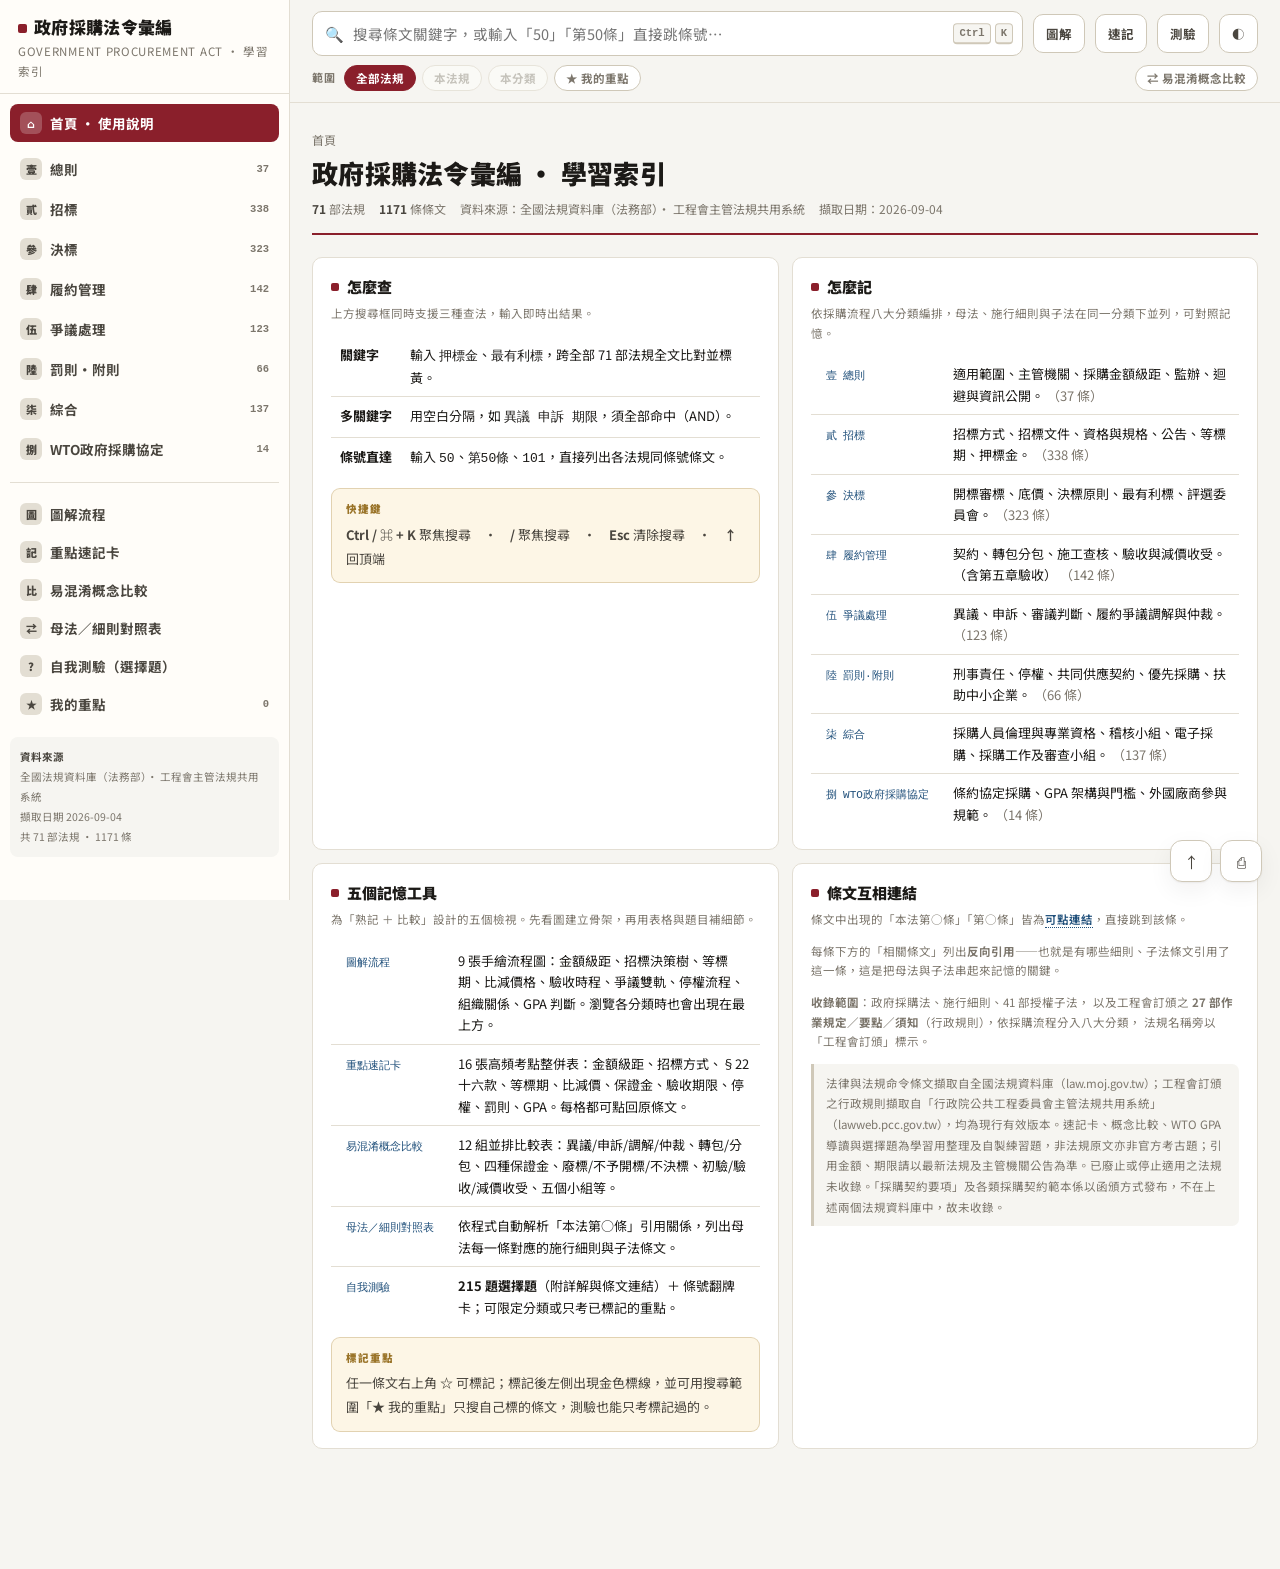
==== index.html @ 2dfe75c3 "新增 9 張流程圖解，並嵌入各分類頁 以手繪 inline SVG 呈現法規的實際機制，非裝飾性插圖： - 金額級距（總則）：四個門檻與各項義務的起始點 - 招標方式決策樹、等標期比較（招標） - 超" ====
<!DOCTYPE html>
<html lang="zh-Hant-TW" data-theme="light">
<head>
<meta charset="utf-8">
<meta name="viewport" content="width=device-width, initial-scale=1">
<title>政府採購法令彙編 · 學習索引網站</title>
<link rel="preconnect" href="https://fonts.googleapis.com">
<link rel="preconnect" href="https://fonts.gstatic.com" crossorigin>
<link href="https://fonts.googleapis.com/css2?family=Noto+Sans+TC:wght@400;500;700;900&family=Noto+Serif+TC:wght@400;600;700&display=swap" rel="stylesheet">
<style>
:root{
  --bg:#f6f5f1; --bg2:#fffdf9; --panel:#ffffff; --ink:#1c1a17; --ink2:#4a463f; --ink3:#7c766c;
  --line:#e3ded3; --line2:#cfc8b8; --accent:#8a1f2b; --accent2:#b8323f; --accent-soft:#fbeeef;
  --gold:#9a7429; --gold-soft:#fdf6e6; --blue:#1f4f7a; --blue-soft:#eaf2f8;
  --mark:#ffe08a; --mark-ink:#4a3500;
  --shadow:0 1px 2px rgba(30,25,15,.06),0 8px 24px rgba(30,25,15,.06);
  --mono:ui-monospace,"Cascadia Mono",Consolas,monospace;
  --sans:"Noto Sans TC",system-ui,"Microsoft JhengHei",sans-serif;
  --serif:"Noto Serif TC",Georgia,"PMingLiU",serif;
  --radius:10px;
}
@media (prefers-color-scheme: dark){
  :root:not([data-theme="light"]){
  --bg:#14161a; --bg2:#1a1d23; --panel:#1e2229; --ink:#e9e6e0; --ink2:#b6b1a8; --ink3:#8a857c;
  --line:#2c313a; --line2:#3d434e; --accent:#e2707c; --accent2:#f2909a; --accent-soft:#2e1f22;
  --gold:#d6ad5c; --gold-soft:#2a2418; --blue:#7fb3dd; --blue-soft:#17242f;
  --mark:#6b5416; --mark-ink:#ffe9a8;
  --shadow:0 1px 2px rgba(0,0,0,.4),0 8px 24px rgba(0,0,0,.35);
  color-scheme:dark;
  }
}
[data-theme="dark"]{
  --bg:#14161a; --bg2:#1a1d23; --panel:#1e2229; --ink:#e9e6e0; --ink2:#b6b1a8; --ink3:#8a857c;
  --line:#2c313a; --line2:#3d434e; --accent:#e2707c; --accent2:#f2909a; --accent-soft:#2e1f22;
  --gold:#d6ad5c; --gold-soft:#2a2418; --blue:#7fb3dd; --blue-soft:#17242f;
  --mark:#6b5416; --mark-ink:#ffe9a8;
  --shadow:0 1px 2px rgba(0,0,0,.4),0 8px 24px rgba(0,0,0,.35);
  color-scheme:dark;
}
*{box-sizing:border-box}
html,body{margin:0;padding:0}
body{background:var(--bg);color:var(--ink);font-family:var(--sans);font-size:15px;line-height:1.75;
  -webkit-font-smoothing:antialiased}
a{color:inherit}
button{font-family:inherit;font-size:inherit;color:inherit;background:none;border:none;cursor:pointer}
mark{background:var(--mark);color:var(--mark-ink);border-radius:2px;padding:0 1px;font-weight:500}
::-webkit-scrollbar{width:10px;height:10px}
::-webkit-scrollbar-thumb{background:var(--line2);border-radius:6px;border:2px solid var(--bg)}
::-webkit-scrollbar-track{background:transparent}

.app{display:grid;grid-template-columns:290px minmax(0,1fr);min-height:100vh}
.side{background:var(--bg2);border-right:1px solid var(--line);position:sticky;top:0;height:100vh;
  display:flex;flex-direction:column;z-index:30}
.main{min-width:0;display:flex;flex-direction:column}

.brand{padding:16px 18px 12px;border-bottom:1px solid var(--line)}
.brand h1{margin:0;font-size:17px;font-weight:900;letter-spacing:.02em;line-height:1.3}
.brand .sub{font-size:11.5px;color:var(--ink3);margin-top:3px;letter-spacing:.06em}
.brand .seal{display:inline-block;width:9px;height:9px;background:var(--accent);border-radius:2px;margin-right:7px;vertical-align:1px}

.navwrap{flex:1;overflow-y:auto;padding:10px 10px 30px}
.navsec{margin-bottom:2px}
.navcat{display:flex;align-items:center;gap:8px;width:100%;text-align:left;padding:8px 10px;border-radius:8px;
  font-weight:700;font-size:13.5px;color:var(--ink2);transition:.13s}
.navcat:hover{background:var(--accent-soft);color:var(--accent)}
.navcat.on{background:var(--accent);color:#fff}
.navcat .ci{width:22px;height:22px;flex:0 0 22px;border-radius:6px;display:grid;place-items:center;
  font-size:11px;font-weight:900;background:var(--line);color:var(--ink2)}
.navcat.on .ci{background:rgba(255,255,255,.22);color:#fff}
.navcat .cn{flex:1;min-width:0}
.navcat .cc{font-size:10.5px;color:var(--ink3);font-family:var(--mono)}
.navcat.on .cc{color:rgba(255,255,255,.75)}
.navlaws{padding:2px 0 6px 12px;margin-left:20px;border-left:1px solid var(--line)}
.navlaw{display:block;width:100%;text-align:left;padding:5px 9px;border-radius:6px;font-size:12.5px;
  color:var(--ink3);line-height:1.45;transition:.12s}
.navlaw:hover{background:var(--accent-soft);color:var(--accent)}
.navlaw.on{background:var(--accent-soft);color:var(--accent);font-weight:700}

.top{position:sticky;top:0;z-index:25;background:color-mix(in srgb,var(--bg) 88%,transparent);
  backdrop-filter:blur(12px);border-bottom:1px solid var(--line);padding:11px 22px}
.topin{display:flex;gap:10px;align-items:center;max-width:1180px;margin:0 auto}
.searchbox{flex:1;position:relative;min-width:0}
.searchbox input{width:100%;padding:11px 96px 11px 40px;border:1.5px solid var(--line2);border-radius:var(--radius);
  background:var(--panel);color:var(--ink);font-size:14.5px;font-family:var(--sans);outline:none;transition:.15s}
.searchbox input:focus{border-color:var(--accent);box-shadow:0 0 0 3px var(--accent-soft)}
.searchbox .ic{position:absolute;left:13px;top:50%;transform:translateY(-50%);color:var(--ink3);pointer-events:none;font-size:15px}
.searchbox .kbd{position:absolute;right:10px;top:50%;transform:translateY(-50%);display:flex;gap:4px;pointer-events:none}
.kbd b{font:600 10.5px/1 var(--mono);color:var(--ink3);background:var(--bg);border:1px solid var(--line2);
  border-bottom-width:2px;border-radius:4px;padding:4px 5px}
.tbtn{padding:9px 12px;border:1.5px solid var(--line2);border-radius:var(--radius);background:var(--panel);
  font-size:12.5px;font-weight:700;color:var(--ink2);white-space:nowrap;transition:.13s}
.tbtn:hover{border-color:var(--accent);color:var(--accent)}
.tbtn.on{background:var(--accent);border-color:var(--accent);color:#fff}

.scoperow{display:flex;gap:6px;align-items:center;max-width:1180px;margin:9px auto 0;flex-wrap:wrap}
.chip{padding:4px 11px;border-radius:999px;border:1px solid var(--line2);font-size:11.5px;font-weight:700;
  color:var(--ink3);background:var(--panel);transition:.12s}
.chip:hover{border-color:var(--accent);color:var(--accent)}
.chip.on{background:var(--accent);border-color:var(--accent);color:#fff}
.scoperow .lbl{font-size:11px;color:var(--ink3);font-weight:700;letter-spacing:.08em;margin-right:2px}

.content{max-width:1180px;margin:0 auto;padding:26px 22px 120px;width:100%}
.crumb{font-size:12px;color:var(--ink3);margin-bottom:6px;letter-spacing:.04em}
.crumb b{color:var(--accent);font-weight:700}
.lawhead{border-bottom:2px solid var(--accent);padding-bottom:14px;margin-bottom:22px}
.lawhead h2{margin:0;font-size:26px;font-weight:900;letter-spacing:.01em;line-height:1.3}
.lawmeta{display:flex;gap:14px;flex-wrap:wrap;margin-top:8px;font-size:12px;color:var(--ink3);align-items:center}
.lawmeta span b{color:var(--ink2);font-weight:700}
.pill{display:inline-block;padding:2px 9px;border-radius:999px;font-size:11px;font-weight:700;
  background:var(--gold-soft);color:var(--gold);border:1px solid color-mix(in srgb,var(--gold) 30%,transparent)}
.pill.b{background:var(--blue-soft);color:var(--blue);border-color:color-mix(in srgb,var(--blue) 30%,transparent)}
.pill.r{background:var(--accent-soft);color:var(--accent);border-color:color-mix(in srgb,var(--accent) 30%,transparent)}

.chdiv{display:flex;align-items:center;gap:12px;margin:34px 0 16px}
.chdiv:first-child{margin-top:4px}
.chdiv h3{margin:0;font-size:15px;font-weight:900;color:var(--accent);letter-spacing:.06em;white-space:nowrap}
.chdiv .ln{flex:1;height:1px;background:linear-gradient(90deg,var(--line2),transparent)}

.art{background:var(--panel);border:1px solid var(--line);border-radius:var(--radius);padding:15px 18px;
  margin-bottom:11px;scroll-margin-top:140px;transition:.18s;position:relative}
.art:hover{border-color:var(--line2);box-shadow:var(--shadow)}
.art.flash{border-color:var(--accent);box-shadow:0 0 0 3px var(--accent-soft)}
.art.marked{border-left:4px solid var(--gold)}
.arthd{display:flex;align-items:center;gap:9px;margin-bottom:9px;flex-wrap:wrap}
.artno{font-weight:900;font-size:15px;color:var(--accent);letter-spacing:.02em}
.artch{font-size:11px;color:var(--ink3);background:var(--bg);border:1px solid var(--line);
  padding:1px 8px;border-radius:999px}
.artacts{margin-left:auto;display:flex;gap:4px;opacity:.25;transition:.15s}
.art:hover .artacts,.art:focus-within .artacts{opacity:1}
.art.marked .artacts{opacity:1}
.iact{width:27px;height:27px;border-radius:7px;display:grid;place-items:center;color:var(--ink3);
  border:1px solid transparent;font-size:13px;transition:.12s}
.iact:hover{background:var(--bg);border-color:var(--line2);color:var(--accent)}
.iact.act{color:var(--gold)}
.artbody{font-family:var(--serif);font-size:15.5px;line-height:1.95;color:var(--ink)}
.artbody p{margin:0 0 7px;position:relative}
.artbody p:last-child{margin-bottom:0}
.artbody p.num{padding-left:26px}
.artbody p.num::before{content:attr(data-n);position:absolute;left:0;top:.35em;font:700 10.5px/1 var(--mono);
  color:var(--ink3);background:var(--bg);border:1px solid var(--line);border-radius:5px;
  width:19px;height:19px;display:grid;place-items:center}
.xref{color:var(--blue);border-bottom:1px dotted var(--blue);cursor:pointer;font-weight:600}
.xref:hover{background:var(--blue-soft)}
.relbar{margin-top:11px;padding-top:9px;border-top:1px dashed var(--line);display:flex;gap:6px;
  flex-wrap:wrap;align-items:center}
.relbar .rl{font-size:10.5px;font-weight:800;color:var(--ink3);letter-spacing:.08em;margin-right:2px}
.relchip{font-size:11px;padding:2px 9px;border-radius:6px;background:var(--blue-soft);color:var(--blue);
  border:1px solid color-mix(in srgb,var(--blue) 22%,transparent);font-weight:600;transition:.12s}
.relchip:hover{background:var(--blue);color:#fff}

.rescount{font-size:12.5px;color:var(--ink3);margin-bottom:14px;padding-bottom:10px;border-bottom:1px solid var(--line)}
.rescount b{color:var(--accent);font-weight:900;font-size:15px}
.resgrp{margin-bottom:20px}
.resgrp h4{margin:0 0 8px;font-size:13px;font-weight:900;color:var(--ink2);display:flex;align-items:center;gap:8px}
.resgrp h4 .n{font:700 10.5px/1 var(--mono);color:var(--ink3);background:var(--bg);
  border:1px solid var(--line);padding:3px 6px;border-radius:5px}
.res{display:block;width:100%;text-align:left;background:var(--panel);border:1px solid var(--line);
  border-radius:9px;padding:11px 14px;margin-bottom:6px;transition:.13s}
.res:hover{border-color:var(--accent);background:var(--accent-soft)}
.res .rno{font-weight:900;color:var(--accent);font-size:13px;margin-right:8px}
.res .rch{font-size:10.5px;color:var(--ink3)}
.res .rtx{font-family:var(--serif);font-size:13.5px;color:var(--ink2);line-height:1.7;margin-top:4px;
  display:-webkit-box;-webkit-line-clamp:3;-webkit-box-orient:vertical;overflow:hidden}
.empty{text-align:center;padding:70px 20px;color:var(--ink3)}
.empty .big{font-size:40px;margin-bottom:10px;opacity:.4}
.empty h3{margin:0 0 6px;font-size:16px;color:var(--ink2)}
.empty p{margin:0;font-size:13px;line-height:2}
.empty code{background:var(--panel);border:1px solid var(--line);padding:1px 6px;border-radius:4px;
  font-family:var(--mono);font-size:12px;color:var(--accent)}

.grid{display:grid;gap:13px}
.g2{grid-template-columns:repeat(auto-fit,minmax(320px,1fr))}
.grid>.card.wide{grid-column:1/-1}

/* 圖解 */
figure.dg{margin:0}
figure.dg .svgwrap{overflow-x:auto;background:var(--bg);border:1px solid var(--line);
  border-radius:10px;padding:16px 14px}
figure.dg svg{display:block;margin:0 auto}
figure.dg .hint-scroll{display:none;font-size:11px;color:var(--ink3);margin-bottom:7px;
  letter-spacing:.04em}
@media(max-width:900px){figure.dg .hint-scroll{display:block}}
figure.dg figcaption{font-size:12.5px;line-height:1.85;color:var(--ink3);margin-top:11px;
  padding-left:11px;border-left:3px solid var(--accent)}
.dgnav{display:flex;gap:6px;flex-wrap:wrap;margin-bottom:18px}
.dgcard{background:var(--panel);border:1px solid var(--line);border-radius:var(--radius);
  padding:16px 18px;margin-bottom:16px}
.dgcard>h3{margin:0 0 12px;font-size:15px;font-weight:900;display:flex;align-items:center;gap:8px}
.dgcard>h3 .dot{width:8px;height:8px;border-radius:2px;background:var(--accent);flex:0 0 8px}
@media print{figure.dg .svgwrap{overflow:visible;border:none;background:none}}

/* 表格式（ASCII）條文 */
.mono{font-family:var(--mono);font-size:12px;line-height:1.5;white-space:pre;overflow-x:auto;
  background:var(--bg);border:1px solid var(--line);border-radius:8px;padding:12px 14px;margin:0}

/* 概念比較 */
.cmptbl{width:100%;border-collapse:separate;border-spacing:0;font-size:13px}
.cmptbl th{position:sticky;top:0;background:var(--panel);text-align:left;font-size:11.5px;font-weight:900;
  color:var(--accent);padding:9px 11px;border-bottom:2px solid var(--accent);white-space:nowrap;z-index:2}
.cmptbl th:first-child{color:var(--ink3);border-bottom-color:var(--line2)}
.cmptbl td{padding:10px 11px;border-bottom:1px solid var(--line);vertical-align:top;line-height:1.7}
.cmptbl td:first-child{font-weight:800;color:var(--ink2);white-space:nowrap;background:var(--bg);
  font-size:12px;border-right:1px solid var(--line)}
.cmptbl tr:last-child td{border-bottom:none}
.cmptbl tbody tr:hover td{background:color-mix(in srgb,var(--accent-soft) 55%,transparent)}
.cmptbl tbody tr:hover td:first-child{background:var(--accent-soft)}
.cmpnav{display:flex;gap:6px;flex-wrap:wrap;margin-bottom:18px}

/* 選擇題 */
.mcq{background:var(--panel);border:1px solid var(--line);border-radius:14px;padding:24px 24px 20px;
  box-shadow:var(--shadow)}
.mcq .qn{font:800 11px/1 var(--mono);color:var(--ink3);letter-spacing:.1em;margin-bottom:10px}
.mcq .qt{font-family:var(--serif);font-size:16.5px;line-height:1.85;font-weight:600;margin-bottom:16px}
.opts{display:flex;flex-direction:column;gap:8px}
.opt{display:flex;gap:11px;align-items:flex-start;text-align:left;width:100%;padding:11px 14px;
  border:1.5px solid var(--line2);border-radius:9px;background:var(--panel);transition:.13s;line-height:1.7;font-size:14px}
.opt:hover:not(:disabled){border-color:var(--accent);background:var(--accent-soft)}
.opt:disabled{cursor:default}
.opt .lt{flex:0 0 22px;height:22px;border-radius:6px;display:grid;place-items:center;
  font:800 11px/1 var(--mono);background:var(--bg);border:1px solid var(--line2);color:var(--ink3);margin-top:2px}
.opt.right{border-color:#2f7d52;background:color-mix(in srgb,#2f7d52 12%,transparent)}
.opt.right .lt{background:#2f7d52;border-color:#2f7d52;color:#fff}
.opt.wrong{border-color:var(--accent);background:var(--accent-soft)}
.opt.wrong .lt{background:var(--accent);border-color:var(--accent);color:#fff}
.expl{margin-top:16px;padding:13px 15px;border-radius:9px;background:var(--gold-soft);
  border:1px solid color-mix(in srgb,var(--gold) 28%,transparent);font-size:13.5px;line-height:1.85}
.expl .lb{font-size:10.5px;font-weight:900;letter-spacing:.1em;color:var(--gold);margin-bottom:5px}
.expl b{color:var(--ink)}
.score{display:flex;gap:14px;justify-content:center;align-items:center;margin-top:14px;
  font-size:12.5px;color:var(--ink3);font-family:var(--mono);flex-wrap:wrap}
.score b{font-size:15px}
.score .ok{color:#2f7d52}
.score .ng{color:var(--accent)}
.bar{height:5px;border-radius:3px;background:var(--line);overflow:hidden;margin-top:14px}
.bar i{display:block;height:100%;background:var(--accent);transition:width .3s}
.card{background:var(--panel);border:1px solid var(--line);border-radius:var(--radius);padding:16px 18px}
.card h3{margin:0 0 4px;font-size:15px;font-weight:900;display:flex;align-items:center;gap:8px}
.card h3 .dot{width:8px;height:8px;border-radius:2px;background:var(--accent);flex:0 0 8px}
.card .hint{font-size:11.5px;color:var(--ink3);margin:0 0 12px;line-height:1.7}
table.t{width:100%;border-collapse:collapse;font-size:13px}
table.t th{text-align:left;font-size:11px;letter-spacing:.06em;color:var(--ink3);font-weight:800;
  padding:7px 9px;border-bottom:1.5px solid var(--line2);white-space:nowrap}
table.t td{padding:8px 9px;border-bottom:1px solid var(--line);vertical-align:top;line-height:1.65}
table.t tr:last-child td{border-bottom:none}
table.t tbody tr:hover{background:var(--bg)}
table.t td.k{font-weight:700;color:var(--ink);white-space:nowrap}
.ref{font-family:var(--mono);font-size:11px;color:var(--blue);cursor:pointer;white-space:nowrap}
.ref:hover{text-decoration:underline}
.tablewrap{overflow-x:auto}
.mnemo{background:var(--gold-soft);border:1px solid color-mix(in srgb,var(--gold) 28%,transparent);
  border-radius:9px;padding:11px 14px;margin-top:11px}
.mnemo .lb{font-size:10.5px;font-weight:900;letter-spacing:.1em;color:var(--gold);margin-bottom:4px}
.mnemo p{margin:0;font-size:13px;line-height:1.85;color:var(--ink2)}
.note{font-size:11.5px;color:var(--ink3);line-height:1.8;background:var(--bg);border-left:3px solid var(--line2);
  padding:9px 12px;border-radius:0 7px 7px 0;margin-top:12px}

.fcwrap{max-width:660px;margin:0 auto}
.fc{background:var(--panel);border:1px solid var(--line);border-radius:14px;padding:30px 26px;min-height:280px;
  display:flex;flex-direction:column;justify-content:center;box-shadow:var(--shadow)}
.fc .q{font-size:11px;font-weight:900;letter-spacing:.12em;color:var(--accent);margin-bottom:14px}
.fc .body{font-family:var(--serif);font-size:16px;line-height:1.95}
.fc .ans{margin-top:18px;padding-top:16px;border-top:1px dashed var(--line2)}
.fc .ans .big{font-size:22px;font-weight:900;color:var(--accent)}
.fc .ans .lw{font-size:12.5px;color:var(--ink3);margin-top:3px}
.fcbar{display:flex;gap:8px;justify-content:center;margin-top:16px;flex-wrap:wrap}
.fcstat{text-align:center;font-size:12px;color:var(--ink3);margin-top:12px;font-family:var(--mono)}
.blank{display:inline-block;min-width:56px;border-bottom:2px solid var(--accent);color:transparent;
  user-select:none;text-align:center;font-weight:900}
.blank.show{color:var(--accent);border-bottom-color:transparent}

.cmp{display:grid;grid-template-columns:1fr 1fr;gap:13px;align-items:start}
.cmpcol h4{margin:0 0 9px;font-size:12px;font-weight:900;letter-spacing:.08em;color:var(--ink3);
  padding-bottom:6px;border-bottom:1.5px solid var(--line2)}
@media(max-width:860px){.cmp{grid-template-columns:1fr}}

.sectitle{font-size:20px;font-weight:900;margin:0 0 4px}
.secsub{font-size:12.5px;color:var(--ink3);margin:0 0 20px;line-height:1.8}
.hidden{display:none!important}
.sk{position:fixed;bottom:18px;right:18px;z-index:60;display:flex;gap:8px}
.fab{width:42px;height:42px;border-radius:12px;background:var(--panel);border:1px solid var(--line2);
  box-shadow:var(--shadow);display:grid;place-items:center;font-size:15px;color:var(--ink2);transition:.15s}
.fab:hover{border-color:var(--accent);color:var(--accent)}
.mobtoggle{display:none}
.scrim{position:fixed;inset:0;background:rgba(0,0,0,.4);z-index:29;display:none}
.scrim.on{display:block}
@media(max-width:900px){
  .app{grid-template-columns:1fr}
  .side{position:fixed;left:0;top:0;width:280px;transform:translateX(-100%);transition:.22s;box-shadow:var(--shadow)}
  .side.open{transform:none}
  .mobtoggle{display:grid;place-items:center;width:38px;height:38px;flex:0 0 38px;
    border:1.5px solid var(--line2);border-radius:var(--radius);background:var(--panel)}
  .content{padding:18px 14px 110px}
  .lawhead h2{font-size:21px}
  .top{padding:9px 14px}
  .searchbox .kbd{display:none}
  .searchbox input{padding-right:14px}
}
@media print{
  .side,.top,.sk,.artacts,.relbar,.scrim{display:none!important}
  .app{display:block}
  .art{break-inside:avoid;border:none;border-bottom:1px solid #ccc;border-radius:0;box-shadow:none}
}
</style>
</head>
<body>
<div class="app">
  <aside class="side" id="side">
    <div class="brand">
      <h1><span class="seal"></span>政府採購法令彙編</h1>
      <div class="sub">GOVERNMENT PROCUREMENT ACT · 學習索引</div>
    </div>
    <nav class="navwrap" id="nav"></nav>
  </aside>

  <div class="main">
    <header class="top">
      <div class="topin">
        <button class="mobtoggle" id="mob" title="目錄">☰</button>
        <div class="searchbox">
          <span class="ic">🔍</span>
          <input id="q" type="search" autocomplete="off" spellcheck="false"
            placeholder="搜尋條文關鍵字，或輸入「50」「第50條」直接跳條號…">
          <span class="kbd"><b>Ctrl</b><b>K</b></span>
        </div>
        <button class="tbtn" id="btnDg" title="圖解流程">圖解</button>
        <button class="tbtn" id="btnMemo" title="速記卡">速記</button>
        <button class="tbtn" id="btnQuiz" title="自我測驗">測驗</button>
        <button class="tbtn" id="btnTheme" title="切換深淺色">◐</button>
      </div>
      <div class="scoperow" id="scoperow">
        <span class="lbl">範圍</span>
        <button class="chip on" data-scope="all">全部法規</button>
        <button class="chip" data-scope="law">本法規</button>
        <button class="chip" data-scope="cat">本分類</button>
        <button class="chip" data-scope="mark">★ 我的重點</button>
        <span style="flex:1"></span>
        <button class="chip" id="btnCmp">⇄ 易混淆概念比較</button>
      </div>
    </header>
    <main class="content" id="view"></main>
  </div>
</div>
<div class="scrim" id="scrim"></div>
<div class="sk">
  <button class="fab" id="fabTop" title="回到頂端">↑</button>
  <button class="fab" id="fabPrint" title="列印本頁">⎙</button>
</div>

<script src="data.js"></script>
<script src="app.js"></script>
</body>
</html>
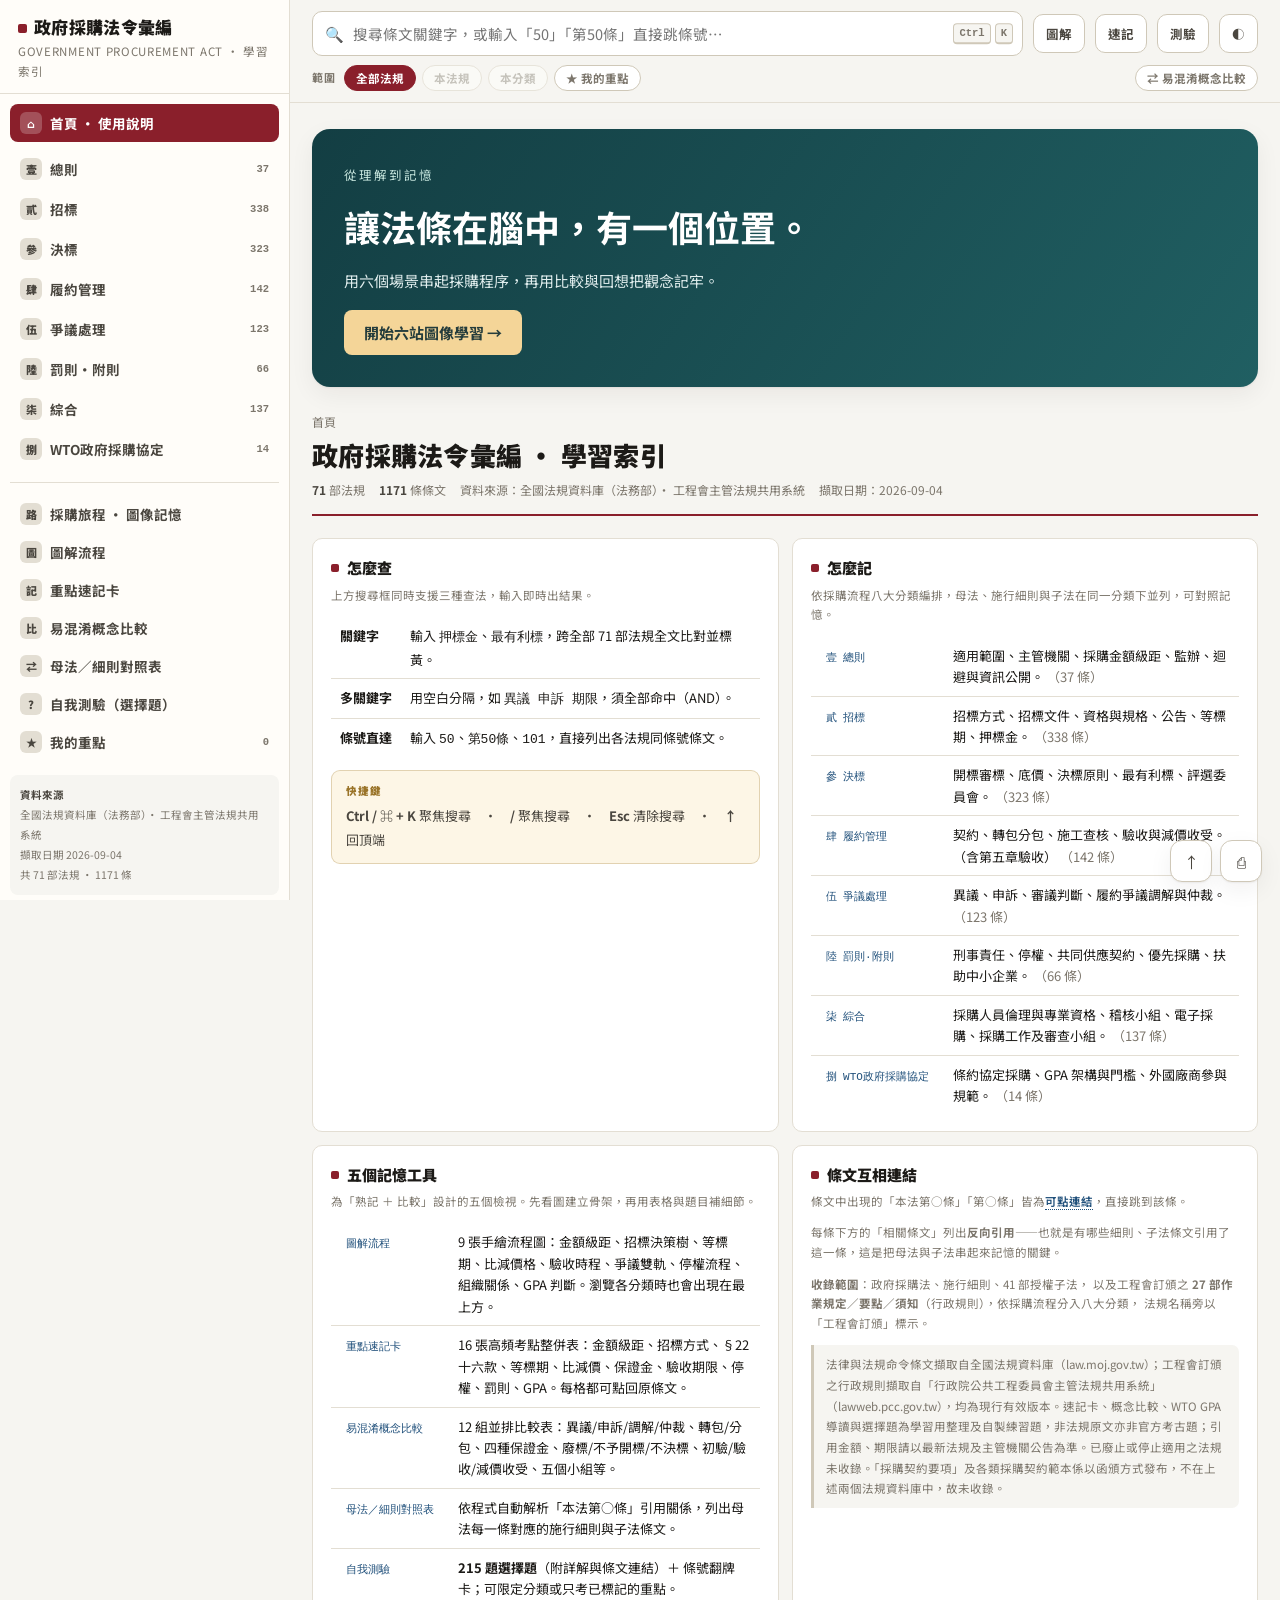
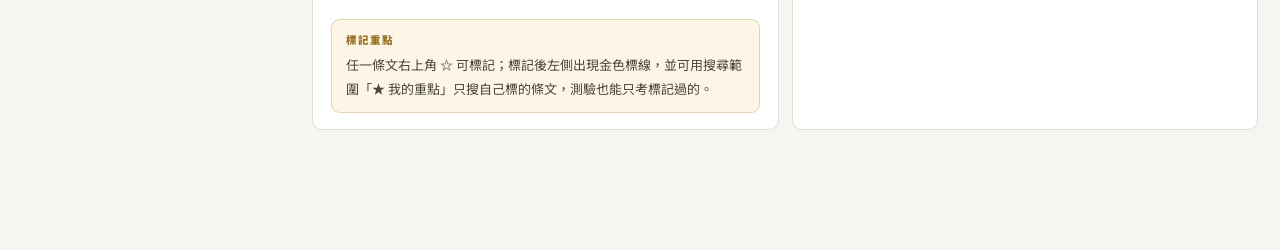
==== commit 4bc6023f: "Add visual procurement learning journey and recall exercises" ====
--- a/index.html
+++ b/index.html
@@ -300,6 +300,16 @@
   .app{display:block}
   .art{break-inside:avoid;border:none;border-bottom:1px solid #ccc;border-radius:0;box-shadow:none}
 }
+
+.journey-hero{background:linear-gradient(125deg,#133e43,#205f62);color:#fff;padding:32px;border-radius:18px;margin:0 0 24px;box-shadow:var(--shadow)}
+.journey-hero small{color:#c5e4dc;letter-spacing:.16em}.journey-hero h2{font-size:clamp(24px,3vw,36px);line-height:1.5;margin:12px 0}.journey-hero p{color:#e1eeee}
+.journey-start{background:#f4d598;color:#243c3c;border-radius:8px;padding:12px 20px;font-weight:700}
+.journey-route{display:grid;grid-template-columns:repeat(6,1fr);gap:10px;margin:24px 0}.journey-route a{text-align:center;text-decoration:none;border:1px solid var(--line);border-radius:12px;padding:12px;background:var(--panel)}.journey-route span{display:block;font-size:28px;color:var(--blue)}
+.journey-grid{display:grid;grid-template-columns:repeat(2,minmax(0,1fr));gap:22px;margin-bottom:24px}.journey-station{border:1px solid var(--line);border-radius:16px;overflow:hidden;background:var(--panel);scroll-margin-top:100px}.scene{display:flex;align-items:center;justify-content:space-between;background:var(--blue-soft);color:var(--blue);padding:20px 26px}.scene span{font-size:54px}.scene b{font:700 42px var(--mono);opacity:.45}.station-body{padding:24px}.station-body h3{font-size:24px;margin:4px 0 16px}.station-body small{color:var(--ink3)}.scene-example{padding:12px;border-left:3px solid var(--gold);background:var(--gold-soft)}.station-body details{border-top:1px solid var(--line);padding:14px 0}.station-body summary{cursor:pointer;font-weight:700}.station-actions{display:flex;flex-wrap:wrap;gap:8px;margin:14px 0}.station-body label{font-size:13px;cursor:pointer}.station-body input{accent-color:var(--blue)}
+.journey button:focus-visible,.journey a:focus-visible,.journey summary:focus-visible,.journey-start:focus-visible{outline:3px solid var(--gold);outline-offset:4px}
+@media(max-width:760px){.journey-grid{grid-template-columns:1fr}.journey-route{grid-template-columns:repeat(3,1fr)}.journey-hero{padding:24px}.station-body{padding:18px}}
+@media print{.journey-hero{background:white;color:black}.journey-hero p,.journey-hero small{color:black}.journey-grid{display:block}.journey-station{break-inside:avoid;margin:16px 0}.station-actions,.station-body label{display:none}}
+
 </style>
 </head>
 <body>
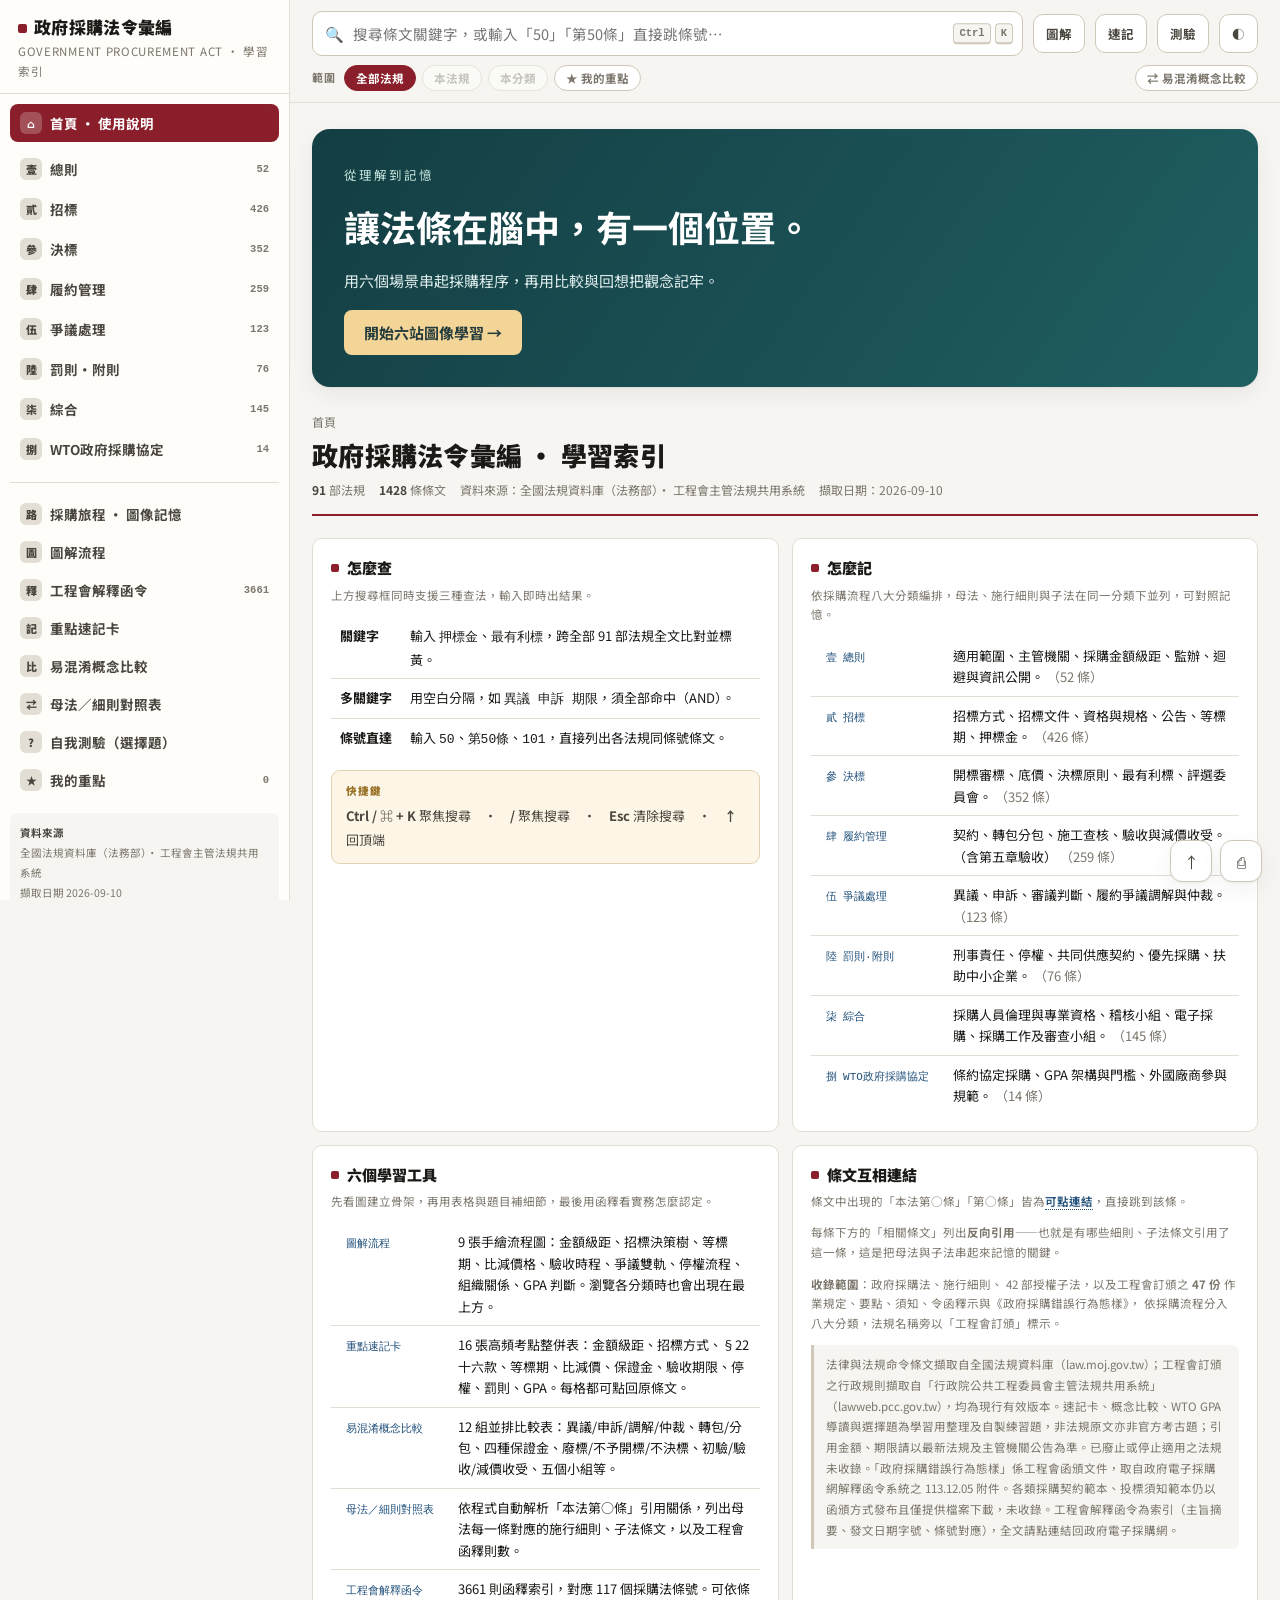
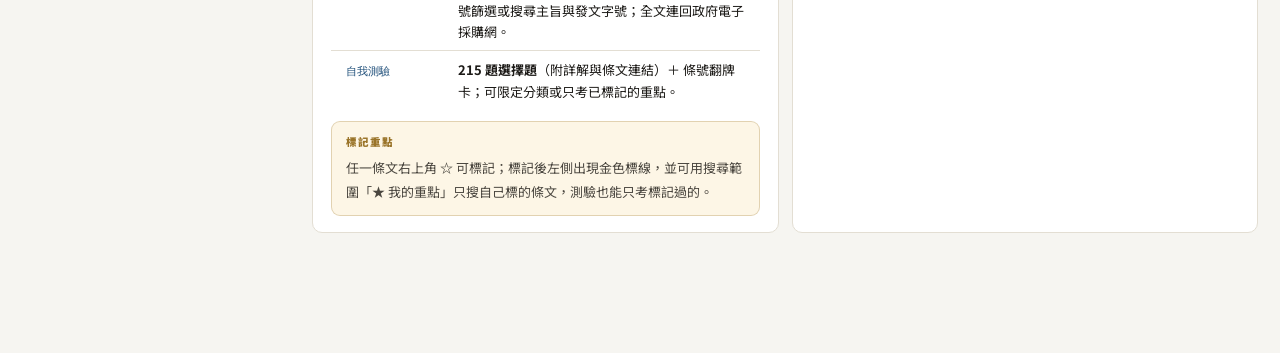
==== commit 63fbd83b: "對照表新增工程會函釋欄，並收錄 3,661 則函釋索引 母法／施行細則／子法對照表擴充為四欄，右欄顯示各條的工程會解釋函令 則數與最新日期，點擊可篩選該條號的全部函釋。  新增 - 工程會解釋函令索引" ====
--- a/index.html
+++ b/index.html
@@ -171,6 +171,19 @@
 .grid{display:grid;gap:13px}
 .g2{grid-template-columns:repeat(auto-fit,minmax(320px,1fr))}
 .grid>.card.wide{grid-column:1/-1}
+
+/* 解釋函令 */
+.ltlist{display:flex;flex-direction:column;gap:8px}
+.lt{background:var(--panel);border:1px solid var(--line);border-radius:9px;padding:12px 15px;transition:.13s}
+.lt:hover{border-color:var(--line2);box-shadow:var(--shadow)}
+.ltmeta{display:flex;gap:10px;align-items:baseline;flex-wrap:wrap;margin-bottom:5px}
+.ltd{font:700 11.5px/1 var(--mono);color:var(--accent)}
+.ltn{font-size:11px;color:var(--ink3)}
+.lts{font-family:var(--serif);font-size:14px;line-height:1.8;color:var(--ink)}
+.ltfoot{display:flex;gap:5px;flex-wrap:wrap;align-items:center;margin-top:8px}
+.ltfoot a.relchip{text-decoration:none}
+.cmptbl td .ltcount{font:700 11px/1 var(--mono)}
+
 
 /* 圖解 */
 figure.dg{margin:0}
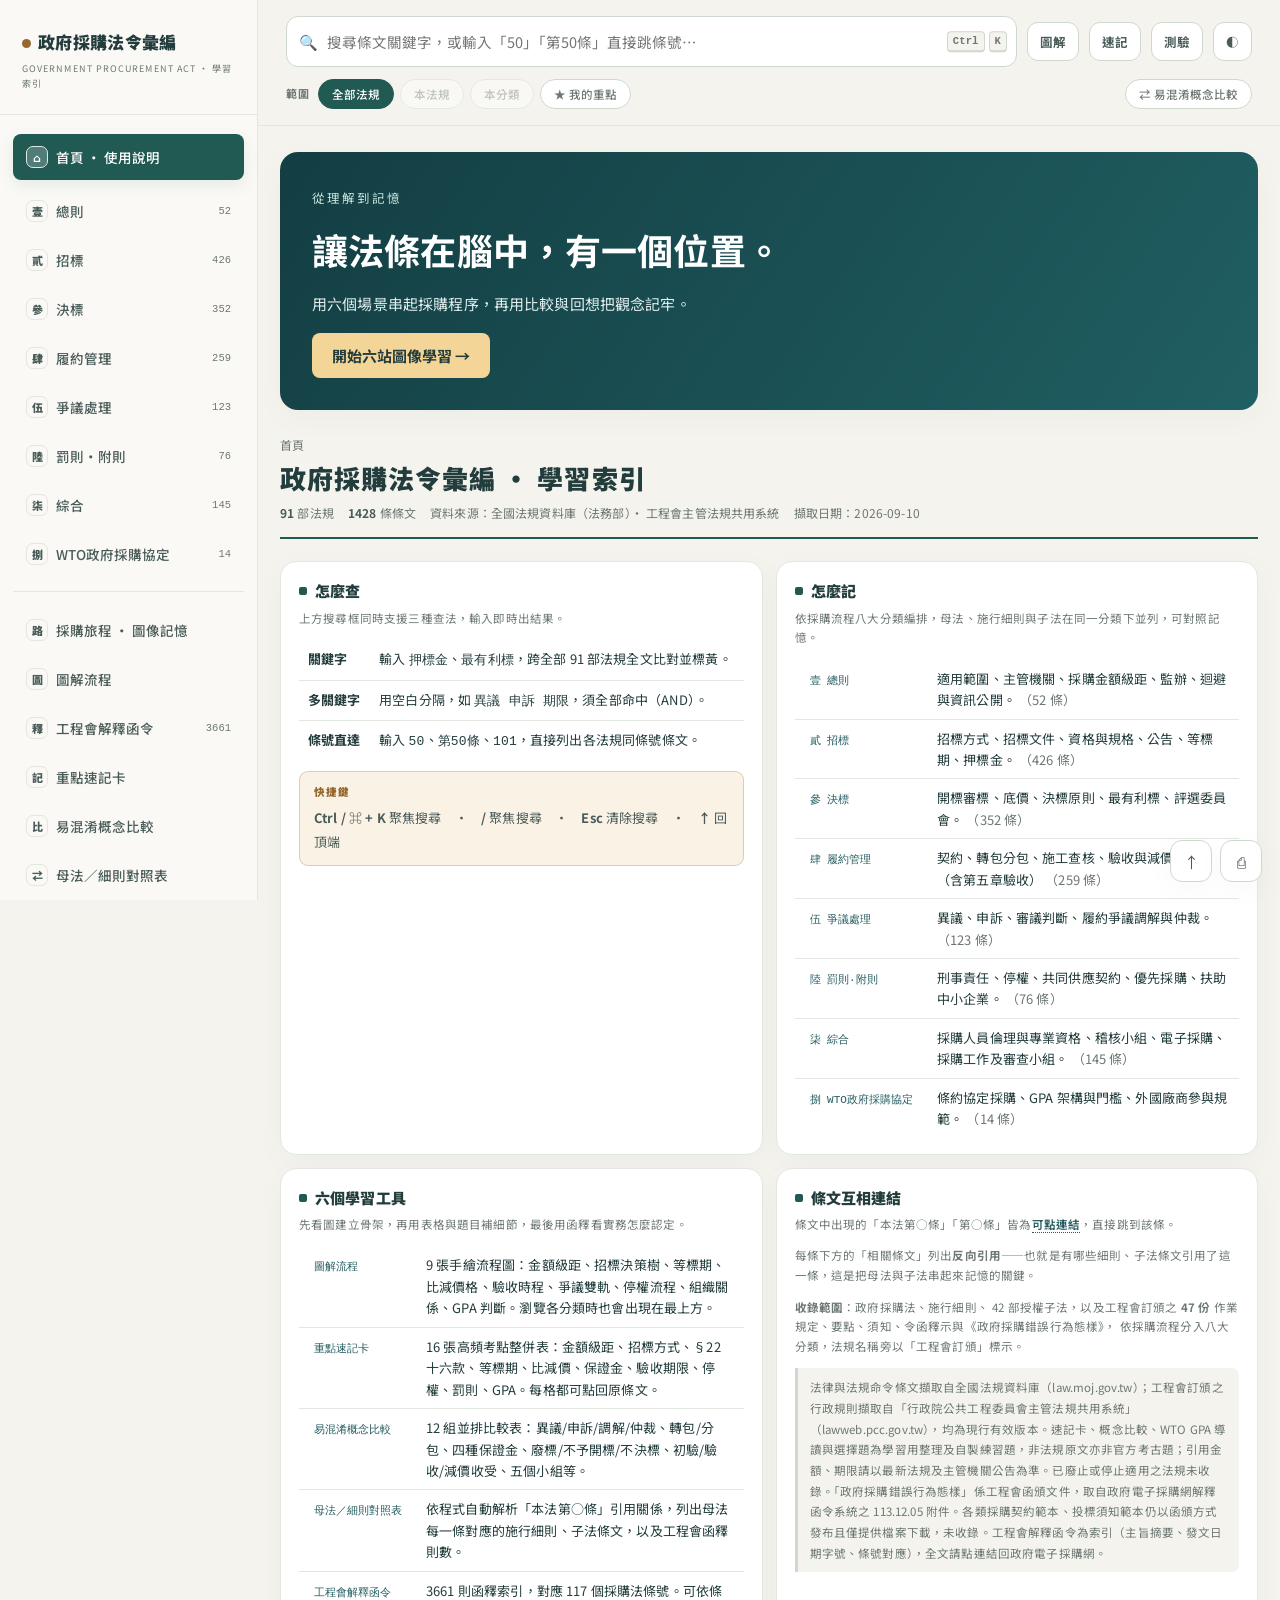
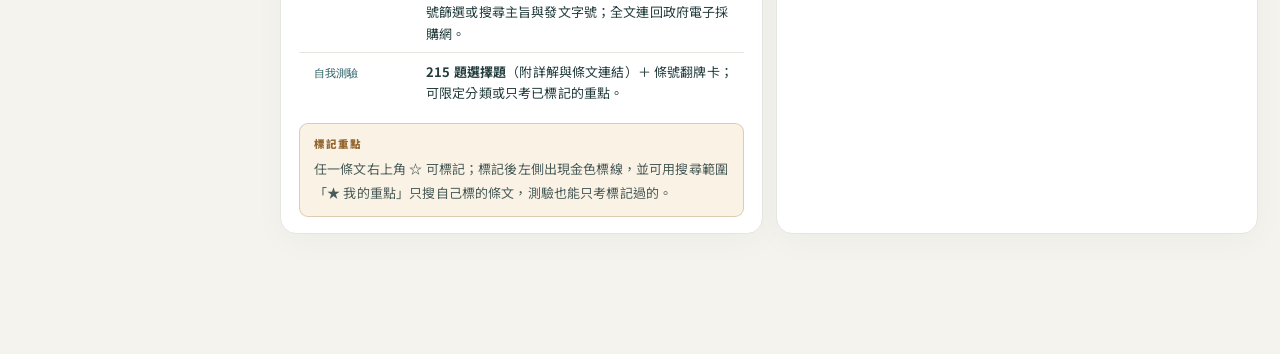
==== commit 357917ae: "Redesign acceptance workflow with editorial illustration and recall practice" ====
--- a/index.html
+++ b/index.html
@@ -324,6 +324,7 @@
 @media print{.journey-hero{background:white;color:black}.journey-hero p,.journey-hero small{color:black}.journey-grid{display:block}.journey-station{break-inside:avoid;margin:16px 0}.station-actions,.station-body label{display:none}}
 
 </style>
+<link rel="stylesheet" href="editorial.css">
 </head>
 <body>
 <div class="app">
--- a/editorial.css
+++ b/editorial.css
@@ -0,0 +1,16 @@
+/* Illustrated study edition */
+:root[data-theme="light"]{--bg:#f4f3ee;--bg2:#faf9f5;--panel:#fff;--ink:#233c3c;--ink2:#4a5c59;--ink3:#6d7872;--line:#e2e7df;--line2:#ced8cf;--accent:#215953;--accent2:#31756b;--accent-soft:#e8f2ed;--blue:#245c60;--blue-soft:#eaf2ef;--gold:#956731;--gold-soft:#faf2e5;--radius:16px;--shadow:0 8px 32px #233c3c08}
+body{font-family:"Noto Sans TC",system-ui,sans-serif;letter-spacing:.01em}.app{grid-template-columns:258px minmax(0,1fr)}.brand{padding:27px 22px 22px}.brand h1{font-size:17px;line-height:1.8}.brand .sub{font-size:9px;letter-spacing:.12em}.brand .seal{border-radius:50%;background:var(--gold)}.navwrap{padding:16px 13px}.navcat{padding:12px 13px;margin:3px 0;font-weight:500}.navcat.on{box-shadow:0 5px 16px #21595318}.navcat .ci{background:transparent;border:1px solid var(--line);border-radius:7px}.navlaws{margin-top:9px;margin-bottom:14px}.navlaw{line-height:1.7}.top{padding:16px 28px}.searchbox input{border-width:1px;border-radius:12px;padding-top:14px;padding-bottom:14px}.tbtn{border-width:1px;border-radius:11px}.scoperow{margin-top:12px}.chip{padding:6px 13px;font-weight:500}.dgcard{padding:26px;border-radius:22px;box-shadow:var(--shadow);margin-bottom:26px}.dgcard>h3{font-size:18px;line-height:1.7;margin-bottom:22px}.dgcard>h3 .dot{border-radius:50%;width:6px;height:6px}.dgnav{gap:8px;margin-bottom:24px}figure.dg .svgwrap{padding:26px 16px;background:var(--bg2);border-radius:16px}figure.dg figcaption{color:var(--ink2);font-size:14px}figure.dg svg text{font-family:"Noto Sans TC",system-ui,sans-serif}.lawhead h2{letter-spacing:.04em}.card{box-shadow:var(--shadow)}
+.accept-book{--teal:#245c55;--muted:#69796c;--paper:#f7f5ef;--rust:#b35e45;color:#263e37;background:#fff;border:1px solid #e3e7df;border-radius:22px;overflow:hidden;margin:0 0 28px;box-shadow:0 12px 44px #203b3510}
+.accept-cover{display:grid;grid-template-columns:1.1fr 1fr;background:var(--paper);min-height:260px;position:relative;border-bottom:1px solid #e5e7de}.accept-intro{padding:36px 0 32px 34px;z-index:1}.accept-eyebrow{font-size:11px;font-weight:700;letter-spacing:.18em;color:var(--teal);display:flex;align-items:center;gap:10px}.accept-eyebrow:before{content:"";width:24px;height:2px;background:#ba9250}.accept-intro h2{font-size:clamp(27px,3vw,40px);font-family:var(--serif);letter-spacing:.06em;line-height:1.5;margin:15px 0 10px;color:#203e36}.accept-intro p{font-size:14px;color:#647267;line-height:1.9;margin:0}.accept-cover img{width:100%;height:100%;max-height:300px;object-fit:cover;mix-blend-mode:multiply;align-self:center}.accept-badges{display:flex;gap:7px;margin-top:18px;flex-wrap:wrap}.accept-badges span{font-size:10px;padding:3px 10px;border:1px solid #ccd9cd;border-radius:5px;color:#526f5c}
+.accept-content{padding:28px 32px 30px}.accept-toolrow{display:flex;justify-content:space-between;gap:16px;align-items:center;margin-bottom:25px}.accept-toolrow p{font-size:12px;color:var(--muted);margin:0}.recall-toggle{font-size:12px!important;background:#f0f5ef!important;border:1px solid #d5e2d5!important;border-radius:8px;padding:8px 12px!important;color:var(--teal)!important;white-space:nowrap}
+.route-heading{display:flex;align-items:center;gap:13px;margin:0 0 17px}.route-letter{width:33px;height:33px;background:#e6f0e7;border-radius:50%;display:grid;place-items:center;font:600 15px var(--mono);color:var(--teal);flex-shrink:0}.route-heading h3{font-size:18px;margin:0;color:#284839}.route-heading p{margin:0;font-size:12px;color:#71816f}.route-heading .route-line{flex:1;height:1px;background:#e2e8df}.route-tag{font-size:11px;letter-spacing:.06em;color:#6a7a69}
+.accept-steps{display:grid;grid-template-columns:repeat(4,minmax(0,1fr));gap:14px;margin:0 0 14px;padding:0;list-style:none}.accept-step{position:relative;border:1px solid #dce7dc;background:linear-gradient(145deg,#f5f9f2,#edf4eb);border-radius:14px;padding:19px 17px 16px}.accept-step:not(:last-child):after{content:"→";position:absolute;right:-14px;top:64px;background:white;border:1px solid #dce7dc;color:#668066;border-radius:50%;width:25px;height:25px;display:grid;place-items:center;z-index:2;font-size:14px}.step-top{display:flex;justify-content:space-between;align-items:center;font-size:10px;letter-spacing:.07em;color:#71846d}.step-icon{width:28px;height:28px;color:#5a7857}.step-icon svg{width:100%;height:100%;stroke:currentColor;stroke-width:1.5;fill:none;stroke-linecap:round;stroke-linejoin:round}.accept-days{line-height:1.1;margin:15px 0 12px;color:#2d593b;white-space:nowrap}.accept-days strong{font:500 48px/1 Georgia,serif;letter-spacing:-.04em}.accept-days span{font-size:12px;margin-left:7px}.accept-step h4{font-size:16px;margin:0 0 6px;color:#2a4635}.accept-step p{font-size:11px;line-height:1.8;color:#62765d;margin:0 0 14px;min-height:39px}.accept-ref{font-size:10px!important;color:#587a55!important;text-decoration:none;border-bottom:1px solid #9eb797!important;padding:0!important;display:inline-block}.accept-step:last-child{background:#255849;border-color:#255849}.accept-step:last-child :is(h4,.accept-days){color:#fff}.accept-step:last-child :is(.step-top,.step-icon,p,.accept-ref){color:#d0e3cc!important}.accept-start{font-size:12px;color:#6c7d65;margin:0 0 15px;padding:10px 14px;border-left:2px solid #a9bd94;background:#fafbf7}.accept-note{font-size:11px;color:#74806d;line-height:1.9;margin:10px 0 26px}
+.direct-route{display:flex;align-items:center;gap:22px;background:#fbf4e8;border:1px solid #eadfc7;border-radius:14px;padding:20px 24px;margin-bottom:27px}.direct-copy{flex:1}.direct-copy h4{margin:0 0 5px;font-size:15px;color:#705b38}.direct-copy p{margin:0;font-size:12px;color:#877356}.direct-route .accept-days{margin:0;color:#96663f}.direct-arrow{font-size:24px;color:#baa67b}.direct-finish{font-size:15px;color:#725334;font-weight:700}
+.pay-section{border-top:1px solid #e2e7df;padding-top:25px}.pay-grid{display:grid;grid-template-columns:1fr 1fr;gap:14px}.pay-card{border:1px solid #e9ddd6;border-radius:13px;padding:18px 20px;background:#fffaf6}.pay-card h4{font-size:14px;margin:0 0 14px;color:#9a5d48}.pay-flow{display:flex;align-items:center;gap:12px}.pay-flow strong{font:500 33px Georgia,serif;color:#b26148}.pay-flow span{font-size:11px;color:#9b7161}.pay-card p{font-size:11px;color:#806d62;margin:8px 0 0;line-height:1.85}.pay-note{display:flex;gap:12px;align-items:baseline;margin-top:12px;color:#856c5c;font-size:11px}.pay-note b{white-space:nowrap}.memory-ribbon{margin-top:26px;border-top:1px dashed #cbd6c4;padding-top:20px;display:flex;gap:15px;align-items:center}.memory-ribbon>span{font-size:10px;letter-spacing:.1em;color:#7a8b70;white-space:nowrap}.memory-ribbon p{margin:0;color:#355941;font-size:14px;letter-spacing:.02em;line-height:1.9}.accept-book.is-recalling .quiz-number{font-size:0!important}.accept-book.is-recalling .quiz-number:after{content:"?";font-size:40px}.accept-book.is-recalling .memory-ribbon p{visibility:hidden}.accept-book button:focus-visible{outline:3px solid #c49b58;outline-offset:4px}
+[data-theme="dark"] .accept-book{filter:invert(.88) hue-rotate(160deg)}[data-theme="dark"] .accept-cover img{filter:invert(1) hue-rotate(200deg)}
+@media(min-width:1500px){.accept-intro{padding:42px}.accept-days strong{font-size:56px}.accept-step p{font-size:12px}}
+@media(max-width:1100px){.accept-content{padding:24px}.accept-steps{grid-template-columns:repeat(2,minmax(0,1fr))}.accept-step:nth-child(2):after{display:none}.accept-intro{padding:26px 0 26px 24px}.accept-intro h2{font-size:28px}}
+@media(max-width:900px){.app{grid-template-columns:1fr}.top{padding:11px 14px}.accept-cover{grid-template-columns:1.15fr 1fr}.dgcard{padding:18px}.accept-toolrow{align-items:flex-start}}
+@media(max-width:560px){.accept-cover{grid-template-columns:1fr}.accept-intro{padding:27px 24px 0}.accept-cover img{height:180px;object-fit:cover;object-position:center 52%}.accept-content{padding:22px 18px}.accept-steps{gap:10px}.accept-step{padding:15px 12px}.accept-days strong{font-size:43px}.accept-step h4{font-size:14px}.accept-step:not(:last-child):after{display:none}.route-tag{display:none}.direct-route{gap:12px;padding:17px;flex-wrap:wrap}.direct-copy{flex-basis:100%}.pay-grid{grid-template-columns:1fr}.memory-ribbon{display:block}.memory-ribbon p{margin-top:7px}.accept-toolrow{gap:8px}.accept-toolrow p{font-size:11px}.accept-ref{font-size:11px!important}}
+@media print{.accept-book{box-shadow:none;filter:none!important;break-inside:avoid}.accept-cover{min-height:150px}.accept-cover img{height:160px}.accept-intro{padding:20px}.accept-intro h2{font-size:26px}.accept-content{padding:16px}.accept-toolrow{display:none}.accept-steps{grid-template-columns:repeat(4,1fr)}.accept-book.is-recalling .quiz-number{font-size:40px!important}.accept-book.is-recalling .quiz-number:after{display:none}.accept-book.is-recalling .memory-ribbon p{visibility:visible}}
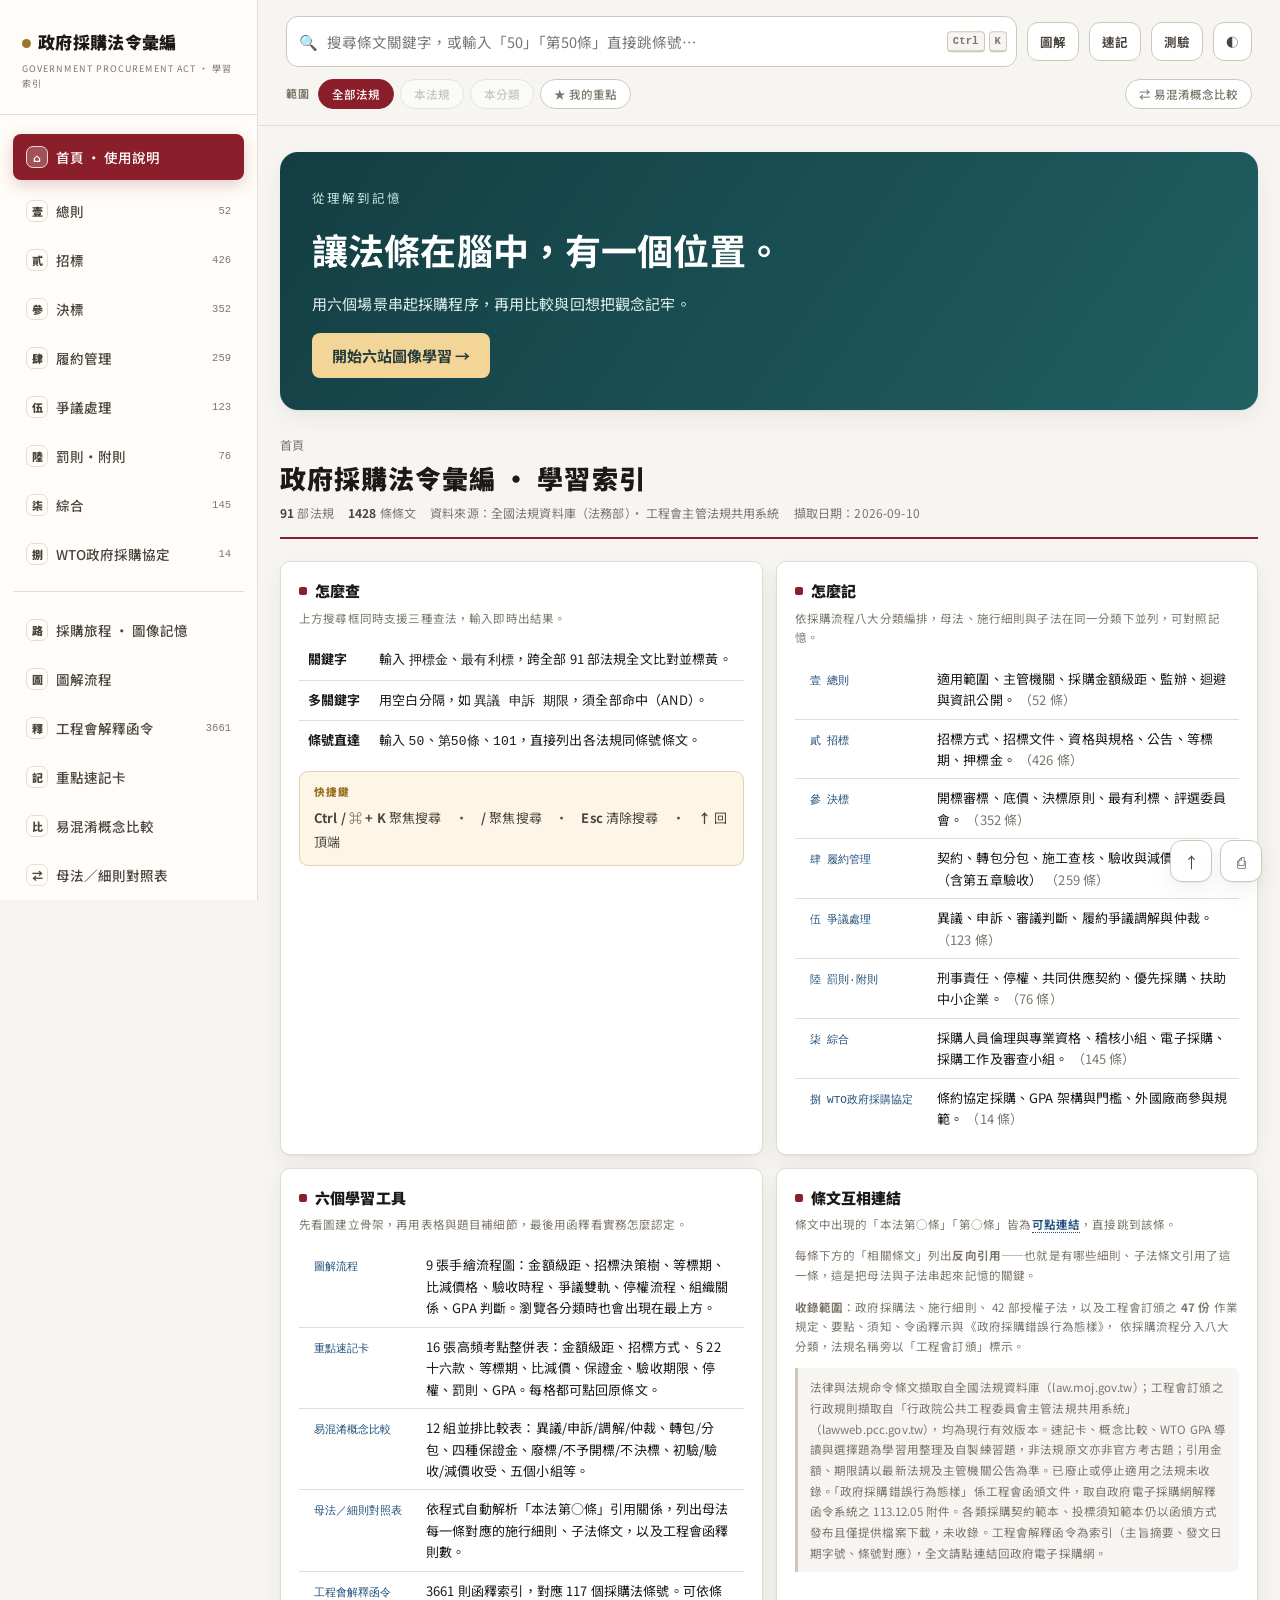
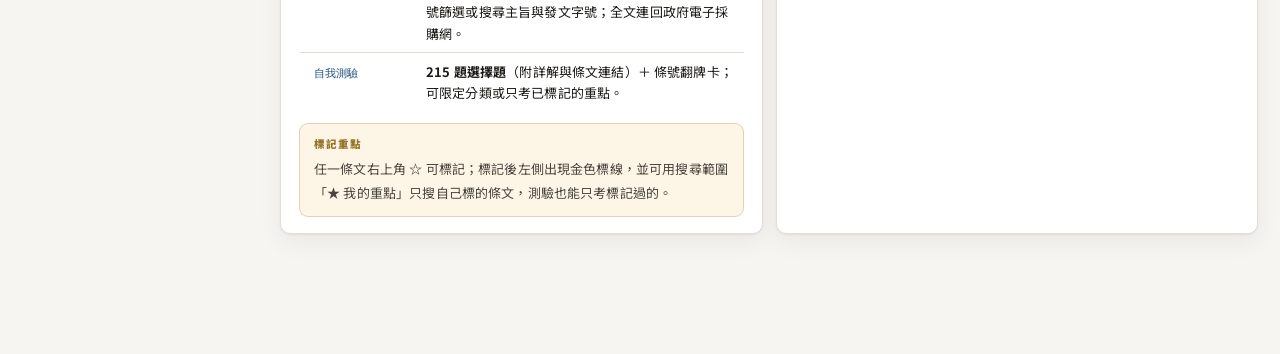
==== commit f4aca434: "配色改回深紅，插圖轉 WebP，字型改為非阻塞載入 配色 - editorial.css 不再覆蓋調色盤，沿用 index.html 的深紅 #8a1f2b 系統 - 驗收專頁元件改用 CSS 變數，" ====
--- a/index.html
+++ b/index.html
@@ -6,7 +6,8 @@
 <title>政府採購法令彙編 · 學習索引網站</title>
 <link rel="preconnect" href="https://fonts.googleapis.com">
 <link rel="preconnect" href="https://fonts.gstatic.com" crossorigin>
-<link href="https://fonts.googleapis.com/css2?family=Noto+Sans+TC:wght@400;500;700;900&family=Noto+Serif+TC:wght@400;600;700&display=swap" rel="stylesheet">
+<link rel="stylesheet" href="https://fonts.googleapis.com/css2?family=Noto+Sans+TC:wght@400;500;700;900&family=Noto+Serif+TC:wght@400;600;700&display=swap" media="print" onload="this.media='all'">
+<noscript><link rel="stylesheet" href="https://fonts.googleapis.com/css2?family=Noto+Sans+TC:wght@400;500;700;900&family=Noto+Serif+TC:wght@400;600;700&display=swap"></noscript>
 <style>
 :root{
   --bg:#f6f5f1; --bg2:#fffdf9; --panel:#ffffff; --ink:#1c1a17; --ink2:#4a463f; --ink3:#7c766c;
--- a/editorial.css
+++ b/editorial.css
@@ -1,16 +1,221 @@
-/* Illustrated study edition */
-:root[data-theme="light"]{--bg:#f4f3ee;--bg2:#faf9f5;--panel:#fff;--ink:#233c3c;--ink2:#4a5c59;--ink3:#6d7872;--line:#e2e7df;--line2:#ced8cf;--accent:#215953;--accent2:#31756b;--accent-soft:#e8f2ed;--blue:#245c60;--blue-soft:#eaf2ef;--gold:#956731;--gold-soft:#faf2e5;--radius:16px;--shadow:0 8px 32px #233c3c08}
-body{font-family:"Noto Sans TC",system-ui,sans-serif;letter-spacing:.01em}.app{grid-template-columns:258px minmax(0,1fr)}.brand{padding:27px 22px 22px}.brand h1{font-size:17px;line-height:1.8}.brand .sub{font-size:9px;letter-spacing:.12em}.brand .seal{border-radius:50%;background:var(--gold)}.navwrap{padding:16px 13px}.navcat{padding:12px 13px;margin:3px 0;font-weight:500}.navcat.on{box-shadow:0 5px 16px #21595318}.navcat .ci{background:transparent;border:1px solid var(--line);border-radius:7px}.navlaws{margin-top:9px;margin-bottom:14px}.navlaw{line-height:1.7}.top{padding:16px 28px}.searchbox input{border-width:1px;border-radius:12px;padding-top:14px;padding-bottom:14px}.tbtn{border-width:1px;border-radius:11px}.scoperow{margin-top:12px}.chip{padding:6px 13px;font-weight:500}.dgcard{padding:26px;border-radius:22px;box-shadow:var(--shadow);margin-bottom:26px}.dgcard>h3{font-size:18px;line-height:1.7;margin-bottom:22px}.dgcard>h3 .dot{border-radius:50%;width:6px;height:6px}.dgnav{gap:8px;margin-bottom:24px}figure.dg .svgwrap{padding:26px 16px;background:var(--bg2);border-radius:16px}figure.dg figcaption{color:var(--ink2);font-size:14px}figure.dg svg text{font-family:"Noto Sans TC",system-ui,sans-serif}.lawhead h2{letter-spacing:.04em}.card{box-shadow:var(--shadow)}
-.accept-book{--teal:#245c55;--muted:#69796c;--paper:#f7f5ef;--rust:#b35e45;color:#263e37;background:#fff;border:1px solid #e3e7df;border-radius:22px;overflow:hidden;margin:0 0 28px;box-shadow:0 12px 44px #203b3510}
-.accept-cover{display:grid;grid-template-columns:1.1fr 1fr;background:var(--paper);min-height:260px;position:relative;border-bottom:1px solid #e5e7de}.accept-intro{padding:36px 0 32px 34px;z-index:1}.accept-eyebrow{font-size:11px;font-weight:700;letter-spacing:.18em;color:var(--teal);display:flex;align-items:center;gap:10px}.accept-eyebrow:before{content:"";width:24px;height:2px;background:#ba9250}.accept-intro h2{font-size:clamp(27px,3vw,40px);font-family:var(--serif);letter-spacing:.06em;line-height:1.5;margin:15px 0 10px;color:#203e36}.accept-intro p{font-size:14px;color:#647267;line-height:1.9;margin:0}.accept-cover img{width:100%;height:100%;max-height:300px;object-fit:cover;mix-blend-mode:multiply;align-self:center}.accept-badges{display:flex;gap:7px;margin-top:18px;flex-wrap:wrap}.accept-badges span{font-size:10px;padding:3px 10px;border:1px solid #ccd9cd;border-radius:5px;color:#526f5c}
-.accept-content{padding:28px 32px 30px}.accept-toolrow{display:flex;justify-content:space-between;gap:16px;align-items:center;margin-bottom:25px}.accept-toolrow p{font-size:12px;color:var(--muted);margin:0}.recall-toggle{font-size:12px!important;background:#f0f5ef!important;border:1px solid #d5e2d5!important;border-radius:8px;padding:8px 12px!important;color:var(--teal)!important;white-space:nowrap}
-.route-heading{display:flex;align-items:center;gap:13px;margin:0 0 17px}.route-letter{width:33px;height:33px;background:#e6f0e7;border-radius:50%;display:grid;place-items:center;font:600 15px var(--mono);color:var(--teal);flex-shrink:0}.route-heading h3{font-size:18px;margin:0;color:#284839}.route-heading p{margin:0;font-size:12px;color:#71816f}.route-heading .route-line{flex:1;height:1px;background:#e2e8df}.route-tag{font-size:11px;letter-spacing:.06em;color:#6a7a69}
-.accept-steps{display:grid;grid-template-columns:repeat(4,minmax(0,1fr));gap:14px;margin:0 0 14px;padding:0;list-style:none}.accept-step{position:relative;border:1px solid #dce7dc;background:linear-gradient(145deg,#f5f9f2,#edf4eb);border-radius:14px;padding:19px 17px 16px}.accept-step:not(:last-child):after{content:"→";position:absolute;right:-14px;top:64px;background:white;border:1px solid #dce7dc;color:#668066;border-radius:50%;width:25px;height:25px;display:grid;place-items:center;z-index:2;font-size:14px}.step-top{display:flex;justify-content:space-between;align-items:center;font-size:10px;letter-spacing:.07em;color:#71846d}.step-icon{width:28px;height:28px;color:#5a7857}.step-icon svg{width:100%;height:100%;stroke:currentColor;stroke-width:1.5;fill:none;stroke-linecap:round;stroke-linejoin:round}.accept-days{line-height:1.1;margin:15px 0 12px;color:#2d593b;white-space:nowrap}.accept-days strong{font:500 48px/1 Georgia,serif;letter-spacing:-.04em}.accept-days span{font-size:12px;margin-left:7px}.accept-step h4{font-size:16px;margin:0 0 6px;color:#2a4635}.accept-step p{font-size:11px;line-height:1.8;color:#62765d;margin:0 0 14px;min-height:39px}.accept-ref{font-size:10px!important;color:#587a55!important;text-decoration:none;border-bottom:1px solid #9eb797!important;padding:0!important;display:inline-block}.accept-step:last-child{background:#255849;border-color:#255849}.accept-step:last-child :is(h4,.accept-days){color:#fff}.accept-step:last-child :is(.step-top,.step-icon,p,.accept-ref){color:#d0e3cc!important}.accept-start{font-size:12px;color:#6c7d65;margin:0 0 15px;padding:10px 14px;border-left:2px solid #a9bd94;background:#fafbf7}.accept-note{font-size:11px;color:#74806d;line-height:1.9;margin:10px 0 26px}
-.direct-route{display:flex;align-items:center;gap:22px;background:#fbf4e8;border:1px solid #eadfc7;border-radius:14px;padding:20px 24px;margin-bottom:27px}.direct-copy{flex:1}.direct-copy h4{margin:0 0 5px;font-size:15px;color:#705b38}.direct-copy p{margin:0;font-size:12px;color:#877356}.direct-route .accept-days{margin:0;color:#96663f}.direct-arrow{font-size:24px;color:#baa67b}.direct-finish{font-size:15px;color:#725334;font-weight:700}
-.pay-section{border-top:1px solid #e2e7df;padding-top:25px}.pay-grid{display:grid;grid-template-columns:1fr 1fr;gap:14px}.pay-card{border:1px solid #e9ddd6;border-radius:13px;padding:18px 20px;background:#fffaf6}.pay-card h4{font-size:14px;margin:0 0 14px;color:#9a5d48}.pay-flow{display:flex;align-items:center;gap:12px}.pay-flow strong{font:500 33px Georgia,serif;color:#b26148}.pay-flow span{font-size:11px;color:#9b7161}.pay-card p{font-size:11px;color:#806d62;margin:8px 0 0;line-height:1.85}.pay-note{display:flex;gap:12px;align-items:baseline;margin-top:12px;color:#856c5c;font-size:11px}.pay-note b{white-space:nowrap}.memory-ribbon{margin-top:26px;border-top:1px dashed #cbd6c4;padding-top:20px;display:flex;gap:15px;align-items:center}.memory-ribbon>span{font-size:10px;letter-spacing:.1em;color:#7a8b70;white-space:nowrap}.memory-ribbon p{margin:0;color:#355941;font-size:14px;letter-spacing:.02em;line-height:1.9}.accept-book.is-recalling .quiz-number{font-size:0!important}.accept-book.is-recalling .quiz-number:after{content:"?";font-size:40px}.accept-book.is-recalling .memory-ribbon p{visibility:hidden}.accept-book button:focus-visible{outline:3px solid #c49b58;outline-offset:4px}
-[data-theme="dark"] .accept-book{filter:invert(.88) hue-rotate(160deg)}[data-theme="dark"] .accept-cover img{filter:invert(1) hue-rotate(200deg)}
-@media(min-width:1500px){.accept-intro{padding:42px}.accept-days strong{font-size:56px}.accept-step p{font-size:12px}}
-@media(max-width:1100px){.accept-content{padding:24px}.accept-steps{grid-template-columns:repeat(2,minmax(0,1fr))}.accept-step:nth-child(2):after{display:none}.accept-intro{padding:26px 0 26px 24px}.accept-intro h2{font-size:28px}}
-@media(max-width:900px){.app{grid-template-columns:1fr}.top{padding:11px 14px}.accept-cover{grid-template-columns:1.15fr 1fr}.dgcard{padding:18px}.accept-toolrow{align-items:flex-start}}
-@media(max-width:560px){.accept-cover{grid-template-columns:1fr}.accept-intro{padding:27px 24px 0}.accept-cover img{height:180px;object-fit:cover;object-position:center 52%}.accept-content{padding:22px 18px}.accept-steps{gap:10px}.accept-step{padding:15px 12px}.accept-days strong{font-size:43px}.accept-step h4{font-size:14px}.accept-step:not(:last-child):after{display:none}.route-tag{display:none}.direct-route{gap:12px;padding:17px;flex-wrap:wrap}.direct-copy{flex-basis:100%}.pay-grid{grid-template-columns:1fr}.memory-ribbon{display:block}.memory-ribbon p{margin-top:7px}.accept-toolrow{gap:8px}.accept-toolrow p{font-size:11px}.accept-ref{font-size:11px!important}}
-@media print{.accept-book{box-shadow:none;filter:none!important;break-inside:avoid}.accept-cover{min-height:150px}.accept-cover img{height:160px}.accept-intro{padding:20px}.accept-intro h2{font-size:26px}.accept-content{padding:16px}.accept-toolrow{display:none}.accept-steps{grid-template-columns:repeat(4,1fr)}.accept-book.is-recalling .quiz-number{font-size:40px!important}.accept-book.is-recalling .quiz-number:after{display:none}.accept-book.is-recalling .memory-ribbon p{visibility:visible}}
+/* Illustrated study edition
+   ------------------------------------------------------------------
+   只做版面與排版的精修；配色一律沿用 index.html 的 CSS 變數
+   （--accent 深紅 #8a1f2b、--gold、--ink 系列），不另外覆蓋調色盤，
+   因此深／淺色主題會自動跟著切換，不需要整塊 filter 反轉。
+   ------------------------------------------------------------------ */
+
+/* ---------- 版面精修（與配色無關） ---------- */
+body{font-family:"Noto Sans TC",system-ui,sans-serif;letter-spacing:.01em}
+.app{grid-template-columns:258px minmax(0,1fr)}
+.brand{padding:27px 22px 22px}
+.brand h1{font-size:17px;line-height:1.8}
+.brand .sub{font-size:9px;letter-spacing:.12em}
+.brand .seal{border-radius:50%;background:var(--gold)}
+.navwrap{padding:16px 13px}
+.navcat{padding:12px 13px;margin:3px 0;font-weight:500}
+.navcat.on{box-shadow:0 5px 16px color-mix(in srgb,var(--accent) 22%,transparent)}
+.navcat .ci{background:transparent;border:1px solid var(--line);border-radius:7px}
+.navlaws{margin-top:9px;margin-bottom:14px}
+.navlaw{line-height:1.7}
+.top{padding:16px 28px}
+.searchbox input{border-width:1px;border-radius:12px;padding-top:14px;padding-bottom:14px}
+.tbtn{border-width:1px;border-radius:11px}
+.scoperow{margin-top:12px}
+.chip{padding:6px 13px;font-weight:500}
+.dgcard{padding:26px;border-radius:22px;box-shadow:var(--shadow);margin-bottom:26px}
+.dgcard>h3{font-size:18px;line-height:1.7;margin-bottom:22px}
+.dgcard>h3 .dot{border-radius:50%;width:6px;height:6px}
+.dgnav{gap:8px;margin-bottom:24px}
+figure.dg .svgwrap{padding:26px 16px;background:var(--bg2);border-radius:16px}
+figure.dg figcaption{color:var(--ink2);font-size:14px}
+figure.dg svg text{font-family:"Noto Sans TC",system-ui,sans-serif}
+.lawhead h2{letter-spacing:.04em}
+.card{box-shadow:var(--shadow)}
+
+/* ---------- 驗收時程 圖文專頁 ---------- */
+.accept-book{
+  color:var(--ink);background:var(--panel);
+  border:1px solid var(--line);border-radius:22px;overflow:hidden;
+  margin:0 0 28px;box-shadow:var(--shadow)
+}
+
+/* 封面：固定為淺色紙面（插圖用 multiply 去白，深色底會整張變黑），
+   故此區塊在兩種主題下都維持紙張質感，文字色一併寫死以確保對比 */
+.accept-cover{
+  display:grid;grid-template-columns:1.1fr 1fr;background:#f6f4ee;min-height:260px;
+  position:relative;border-bottom:1px solid var(--line);color:#2a2622
+}
+.accept-intro{padding:36px 0 32px 34px;z-index:1}
+.accept-eyebrow{
+  font-size:11px;font-weight:700;letter-spacing:.18em;color:#8a1f2b;
+  display:flex;align-items:center;gap:10px
+}
+.accept-eyebrow:before{content:"";width:24px;height:2px;background:#9a7429}
+.accept-intro h2{
+  font-size:clamp(27px,3vw,40px);font-family:var(--serif);letter-spacing:.06em;
+  line-height:1.5;margin:15px 0 10px;color:#2a2622
+}
+.accept-intro p{font-size:14px;color:#6b635a;line-height:1.9;margin:0}
+.accept-cover img{
+  width:100%;height:100%;max-height:300px;object-fit:cover;
+  mix-blend-mode:multiply;align-self:center
+}
+.accept-badges{display:flex;gap:7px;margin-top:18px;flex-wrap:wrap}
+.accept-badges span{
+  font-size:10px;padding:3px 10px;border:1px solid #d4ccbc;border-radius:5px;color:#6b635a
+}
+
+.accept-content{padding:28px 32px 30px}
+.accept-toolrow{display:flex;justify-content:space-between;gap:16px;align-items:center;margin-bottom:25px}
+.accept-toolrow p{font-size:12px;color:var(--ink3);margin:0}
+.recall-toggle{
+  font-size:12px!important;background:var(--accent-soft)!important;
+  border:1px solid color-mix(in srgb,var(--accent) 28%,transparent)!important;
+  border-radius:8px;padding:8px 12px!important;color:var(--accent)!important;white-space:nowrap
+}
+
+.route-heading{display:flex;align-items:center;gap:13px;margin:0 0 17px}
+.route-letter{
+  width:33px;height:33px;background:var(--accent-soft);border-radius:50%;
+  display:grid;place-items:center;font:600 15px var(--mono);color:var(--accent);flex-shrink:0
+}
+.route-heading h3{font-size:18px;margin:0;color:var(--ink)}
+.route-heading p{margin:0;font-size:12px;color:var(--ink3)}
+.route-heading .route-line{flex:1;height:1px;background:var(--line)}
+.route-tag{font-size:11px;letter-spacing:.06em;color:var(--ink3)}
+
+/* 有初驗程序：四個步驟，末站以深紅實心標示終點 */
+.accept-steps{
+  display:grid;grid-template-columns:repeat(4,minmax(0,1fr));gap:14px;
+  margin:0 0 14px;padding:0;list-style:none
+}
+.accept-step{
+  position:relative;border:1px solid var(--line2);border-radius:14px;padding:19px 17px 16px;
+  background:linear-gradient(145deg,
+    color-mix(in srgb,var(--accent-soft) 55%,var(--bg2)),
+    color-mix(in srgb,var(--accent-soft) 25%,var(--bg2)))
+}
+.accept-step:not(:last-child):after{
+  content:"→";position:absolute;right:-14px;top:64px;
+  background:var(--panel);border:1px solid var(--line2);color:var(--ink3);
+  border-radius:50%;width:25px;height:25px;display:grid;place-items:center;z-index:2;font-size:14px
+}
+.step-top{display:flex;justify-content:space-between;align-items:center;font-size:10px;letter-spacing:.07em;color:var(--ink3)}
+.step-icon{width:28px;height:28px;color:var(--accent);opacity:.75}
+.step-icon svg{width:100%;height:100%;stroke:currentColor;stroke-width:1.5;fill:none;stroke-linecap:round;stroke-linejoin:round}
+.accept-days{line-height:1.1;margin:15px 0 12px;color:var(--accent);white-space:nowrap}
+.accept-days strong{font:500 48px/1 Georgia,serif;letter-spacing:-.04em}
+.accept-days span{font-size:12px;margin-left:7px}
+.accept-step h4{font-size:16px;margin:0 0 6px;color:var(--ink)}
+.accept-step p{font-size:11px;line-height:1.8;color:var(--ink3);margin:0 0 14px;min-height:39px}
+.accept-ref{
+  font-size:10px!important;color:var(--accent)!important;text-decoration:none;
+  border-bottom:1px solid color-mix(in srgb,var(--accent) 45%,transparent)!important;
+  padding:0!important;display:inline-block
+}
+.accept-step:last-child{background:var(--accent);border-color:var(--accent)}
+.accept-step:last-child :is(h4,.accept-days){color:#fff}
+.accept-step:last-child :is(.step-top,.step-icon,p,.accept-ref){color:color-mix(in srgb,#fff 82%,var(--accent))!important}
+.accept-step:last-child .accept-ref{border-bottom-color:color-mix(in srgb,#fff 55%,transparent)!important}
+.accept-step:last-child .step-icon{opacity:1}
+
+.accept-start{
+  font-size:12px;color:var(--ink3);margin:0 0 15px;padding:10px 14px;
+  border-left:2px solid var(--gold);background:var(--gold-soft)
+}
+.accept-note{font-size:11px;color:var(--ink3);line-height:1.9;margin:10px 0 26px}
+
+/* 無初驗程序：改以金色系呈現，和上方紅色主線一眼分開 */
+.direct-route{
+  display:flex;align-items:center;gap:22px;background:var(--gold-soft);
+  border:1px solid color-mix(in srgb,var(--gold) 32%,transparent);
+  border-radius:14px;padding:20px 24px;margin-bottom:27px
+}
+.direct-copy{flex:1}
+.direct-copy h4{margin:0 0 5px;font-size:15px;color:var(--gold)}
+.direct-copy p{margin:0;font-size:12px;color:var(--ink3)}
+.direct-route .accept-days{margin:0;color:var(--gold)}
+.direct-arrow{font-size:24px;color:color-mix(in srgb,var(--gold) 55%,transparent)}
+.direct-finish{font-size:15px;color:var(--gold);font-weight:700}
+
+/* 付款：中性紙面＋深紅數字，與驗收段落區隔但不引入新色相 */
+.pay-section{border-top:1px solid var(--line);padding-top:25px}
+.pay-grid{display:grid;grid-template-columns:1fr 1fr;gap:14px}
+.pay-card{border:1px solid var(--line);border-radius:13px;padding:18px 20px;background:var(--bg2)}
+.pay-card h4{font-size:14px;margin:0 0 14px;color:var(--ink2)}
+.pay-flow{display:flex;align-items:center;gap:12px}
+.pay-flow strong{font:500 33px Georgia,serif;color:var(--accent)}
+.pay-flow span{font-size:11px;color:var(--ink3)}
+.pay-card p{font-size:11px;color:var(--ink3);margin:8px 0 0;line-height:1.85}
+.pay-note{display:flex;gap:12px;align-items:baseline;margin-top:12px;color:var(--ink3);font-size:11px}
+.pay-note b{white-space:nowrap;color:var(--ink2)}
+
+.memory-ribbon{
+  margin-top:26px;border-top:1px dashed var(--line2);padding-top:20px;
+  display:flex;gap:15px;align-items:center
+}
+.memory-ribbon>span{font-size:10px;letter-spacing:.1em;color:var(--ink3);white-space:nowrap}
+.memory-ribbon p{margin:0;color:var(--accent);font-size:14px;letter-spacing:.02em;line-height:1.9}
+
+/* 回想模式：遮住天數與口訣 */
+.accept-book.is-recalling .quiz-number{font-size:0!important}
+.accept-book.is-recalling .quiz-number:after{content:"?";font-size:40px}
+.accept-book.is-recalling .memory-ribbon p{visibility:hidden}
+.accept-book button:focus-visible{outline:3px solid var(--gold);outline-offset:4px}
+
+/* 深色主題：封面維持紙面，插圖改為正常混色並略為調暗 */
+[data-theme="dark"] .accept-cover img{mix-blend-mode:normal;filter:brightness(.92) contrast(1.02)}
+
+@media(min-width:1500px){
+  .accept-intro{padding:42px}
+  .accept-days strong{font-size:56px}
+  .accept-step p{font-size:12px}
+}
+@media(max-width:1100px){
+  .accept-content{padding:24px}
+  .accept-steps{grid-template-columns:repeat(2,minmax(0,1fr))}
+  .accept-step:nth-child(2):after{display:none}
+  .accept-intro{padding:26px 0 26px 24px}
+  .accept-intro h2{font-size:28px}
+}
+@media(max-width:900px){
+  .app{grid-template-columns:1fr}
+  .top{padding:11px 14px}
+  .accept-cover{grid-template-columns:1.15fr 1fr}
+  .dgcard{padding:18px}
+  .accept-toolrow{align-items:flex-start}
+}
+@media(max-width:560px){
+  .accept-cover{grid-template-columns:1fr}
+  .accept-intro{padding:27px 24px 0}
+  .accept-cover img{height:180px;object-fit:cover;object-position:center 52%}
+  .accept-content{padding:22px 18px}
+  .accept-steps{gap:10px}
+  .accept-step{padding:15px 12px}
+  .accept-days strong{font-size:43px}
+  .accept-step h4{font-size:14px}
+  .accept-step:not(:last-child):after{display:none}
+  .route-tag{display:none}
+  .direct-route{gap:12px;padding:17px;flex-wrap:wrap}
+  .direct-copy{flex-basis:100%}
+  .pay-grid{grid-template-columns:1fr}
+  .memory-ribbon{display:block}
+  .memory-ribbon p{margin-top:7px}
+  .accept-toolrow{gap:8px}
+  .accept-toolrow p{font-size:11px}
+  .accept-ref{font-size:11px!important}
+}
+@media print{
+  .accept-book{box-shadow:none;break-inside:avoid}
+  .accept-cover{min-height:150px}
+  .accept-cover img{height:160px}
+  .accept-intro{padding:20px}
+  .accept-intro h2{font-size:26px}
+  .accept-content{padding:16px}
+  .accept-toolrow{display:none}
+  .accept-steps{grid-template-columns:repeat(4,1fr)}
+  .accept-book.is-recalling .quiz-number{font-size:40px!important}
+  .accept-book.is-recalling .quiz-number:after{display:none}
+  .accept-book.is-recalling .memory-ribbon p{visibility:visible}
+}
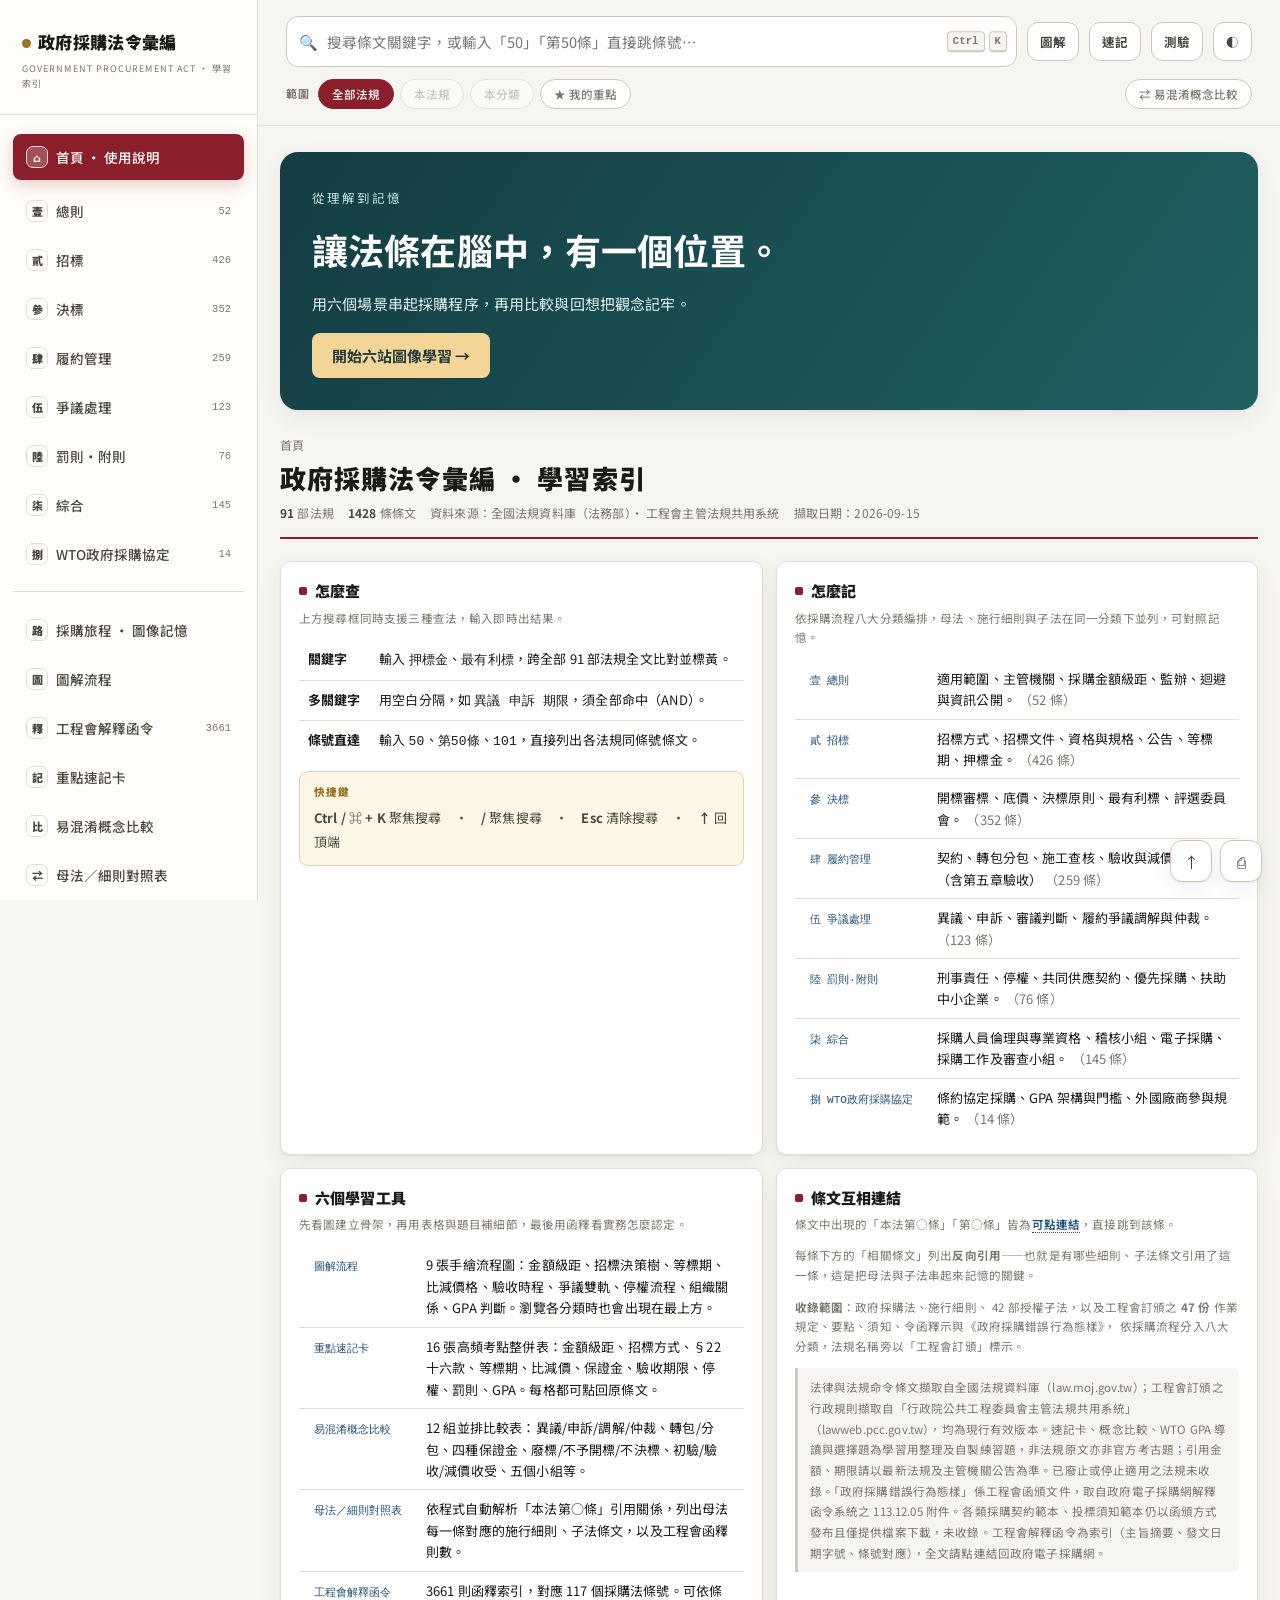
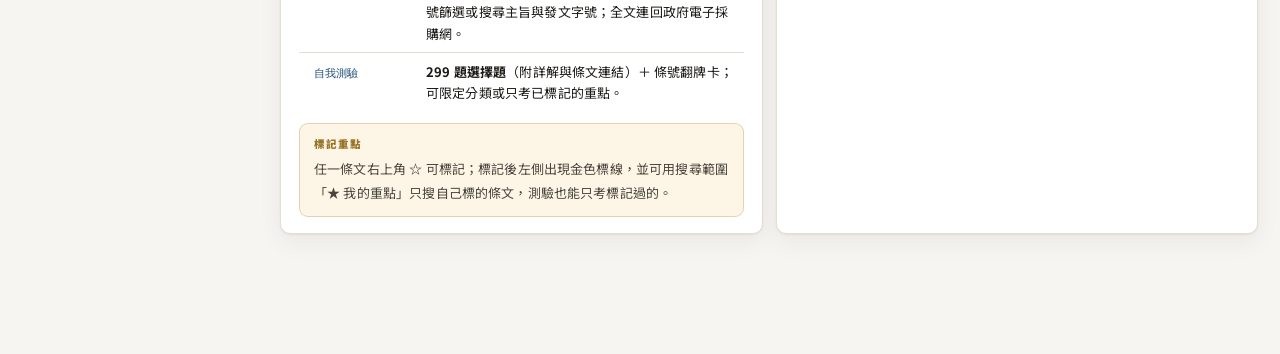
==== commit b9d70594: "新增錯題本與間隔重複，題庫補至 299 題 記憶機制 - Leitner 間隔重複：答對往後排（1→3→7→21 天），答錯歸零回 box 1 - 錯題本：答錯的題自動收集，答到熟練（box 5）才移" ====
--- a/index.html
+++ b/index.html
@@ -172,6 +172,18 @@
 .grid{display:grid;gap:13px}
 .g2{grid-template-columns:repeat(auto-fit,minmax(320px,1fr))}
 .grid>.card.wide{grid-column:1/-1}
+
+/* 練習紀錄條 */
+.srs{background:var(--panel);border:1px solid var(--line);border-radius:var(--radius);
+  padding:13px 16px;margin-bottom:16px}
+.srsrow{display:flex;gap:16px;flex-wrap:wrap;align-items:baseline;font-size:12.5px;color:var(--ink3)}
+.srsrow b{font-size:15px;color:var(--ink);font-family:var(--mono)}
+.srsrow .ok b{color:#2f7d52}
+.srsrow .ng b{color:var(--accent)}
+.srsrow .ref{margin-left:auto}
+.srshint{font-size:11px;color:var(--ink3);margin-top:8px;line-height:1.7}
+.srs .bar{margin-top:10px}
+
 
 /* 解釋函令 */
 .ltlist{display:flex;flex-direction:column;gap:8px}
@@ -371,7 +383,7 @@
   <button class="fab" id="fabPrint" title="列印本頁">⎙</button>
 </div>
 
-<script src="data.js"></script>
-<script src="app.js"></script>
+<script src="data.js?v=de1c19b1"></script>
+<script src="app.js?v=7b842ce6"></script>
 </body>
 </html>
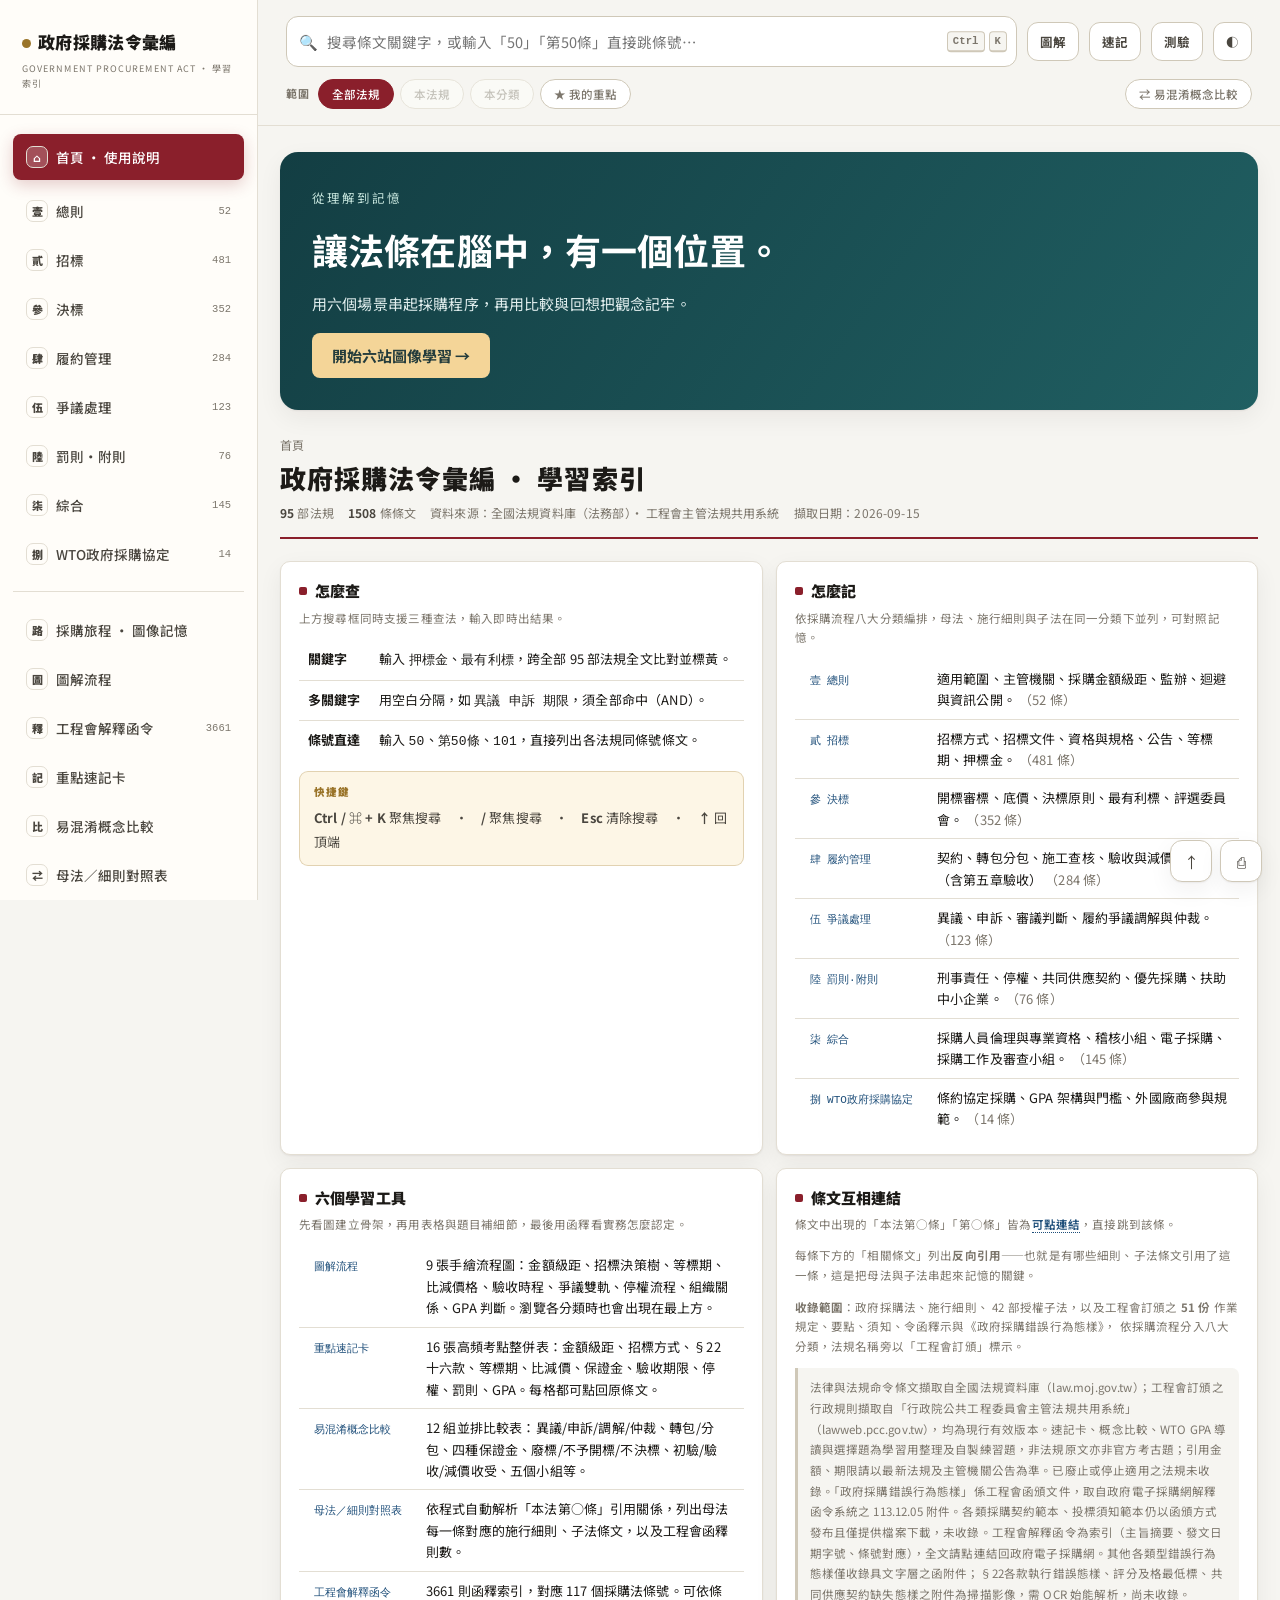
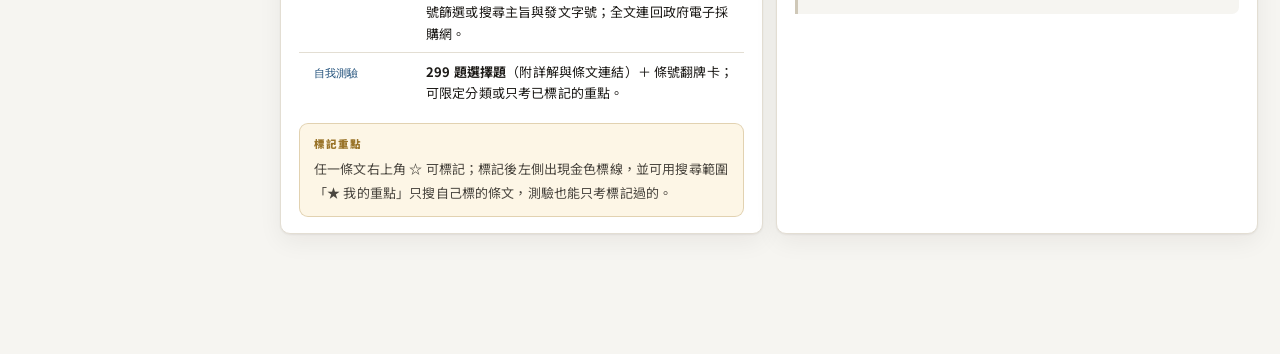
==== commit 420c27f9: "新增四份工程會函頒錯誤行為態樣（95 部法規 / 1,508 條） - 選擇性招標錯誤行為態樣（105.11.28，5 階段 22 項） - 政府採購法第22條第1項第7款辦理採購常見錯誤態樣（96." ====
--- a/index.html
+++ b/index.html
@@ -383,7 +383,7 @@
   <button class="fab" id="fabPrint" title="列印本頁">⎙</button>
 </div>
 
-<script src="data.js?v=de1c19b1"></script>
+<script src="data.js?v=e76ca578"></script>
 <script src="app.js?v=7b842ce6"></script>
 </body>
 </html>
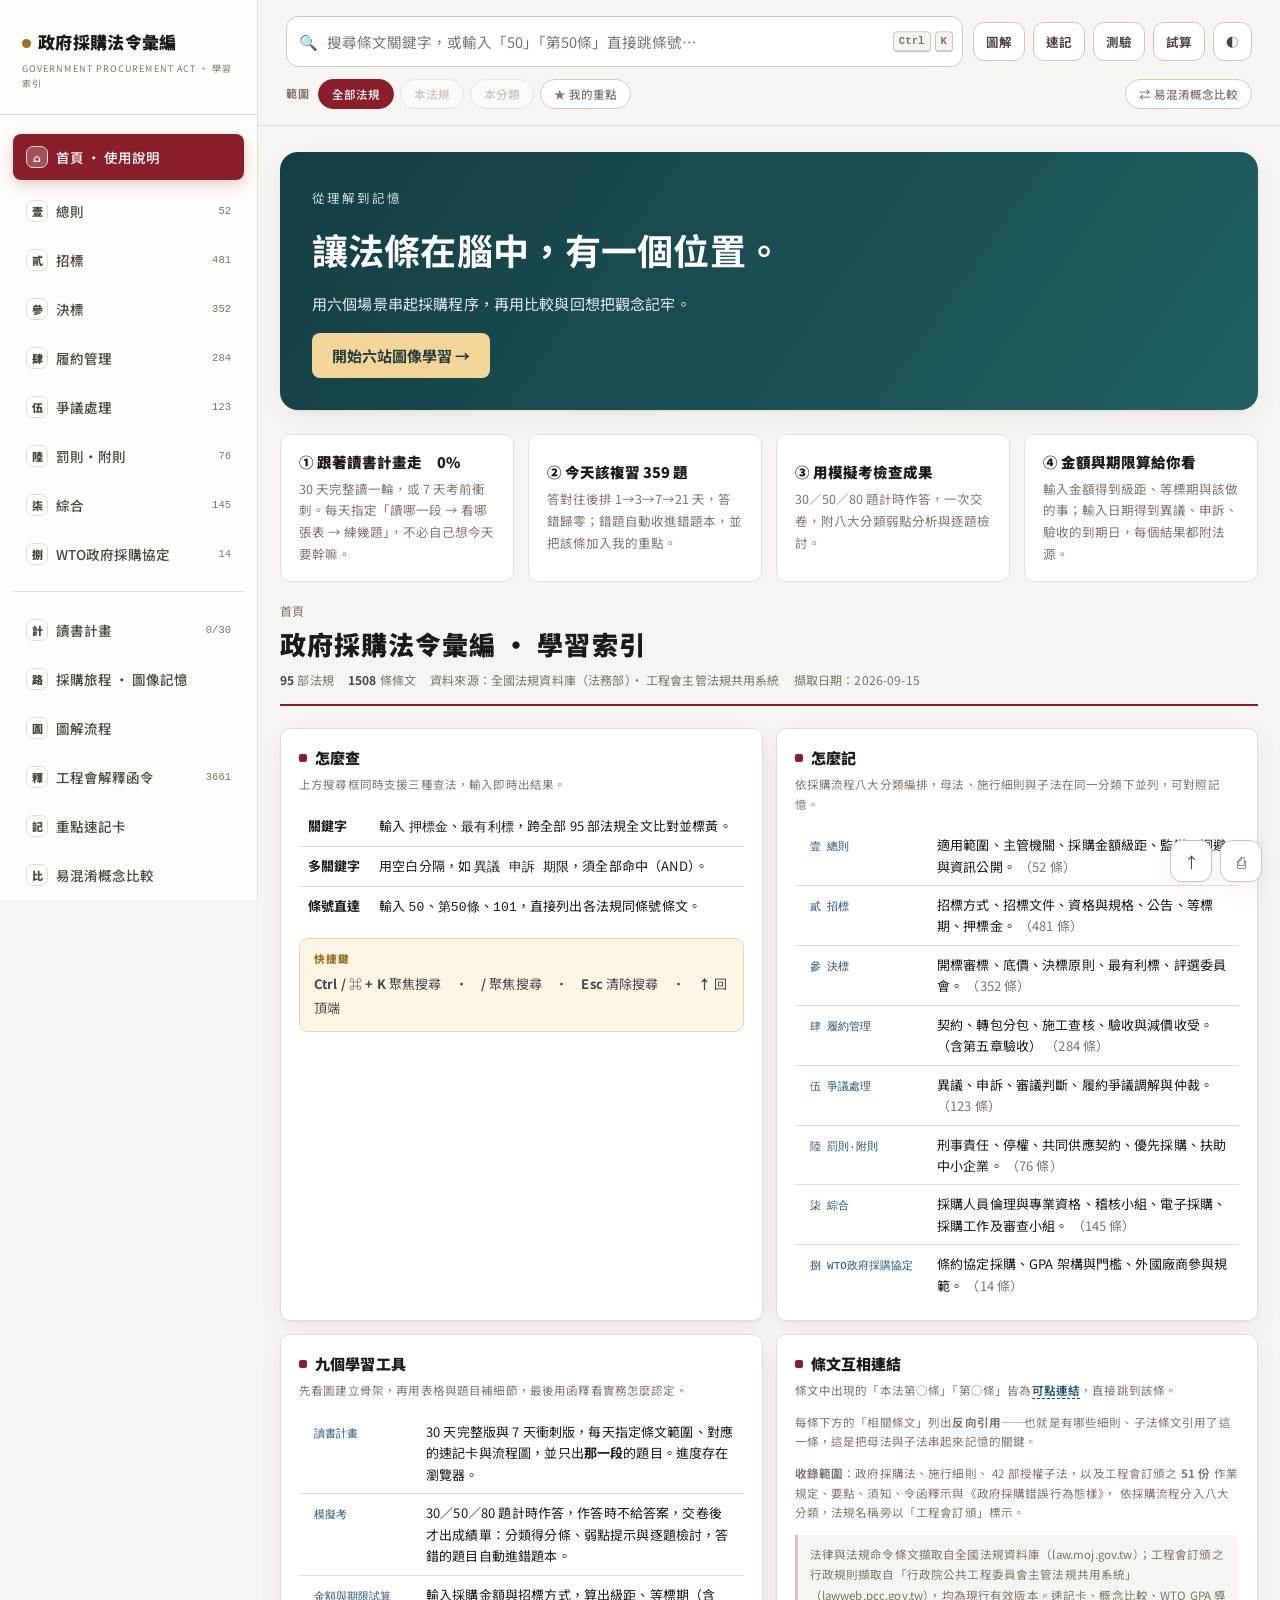
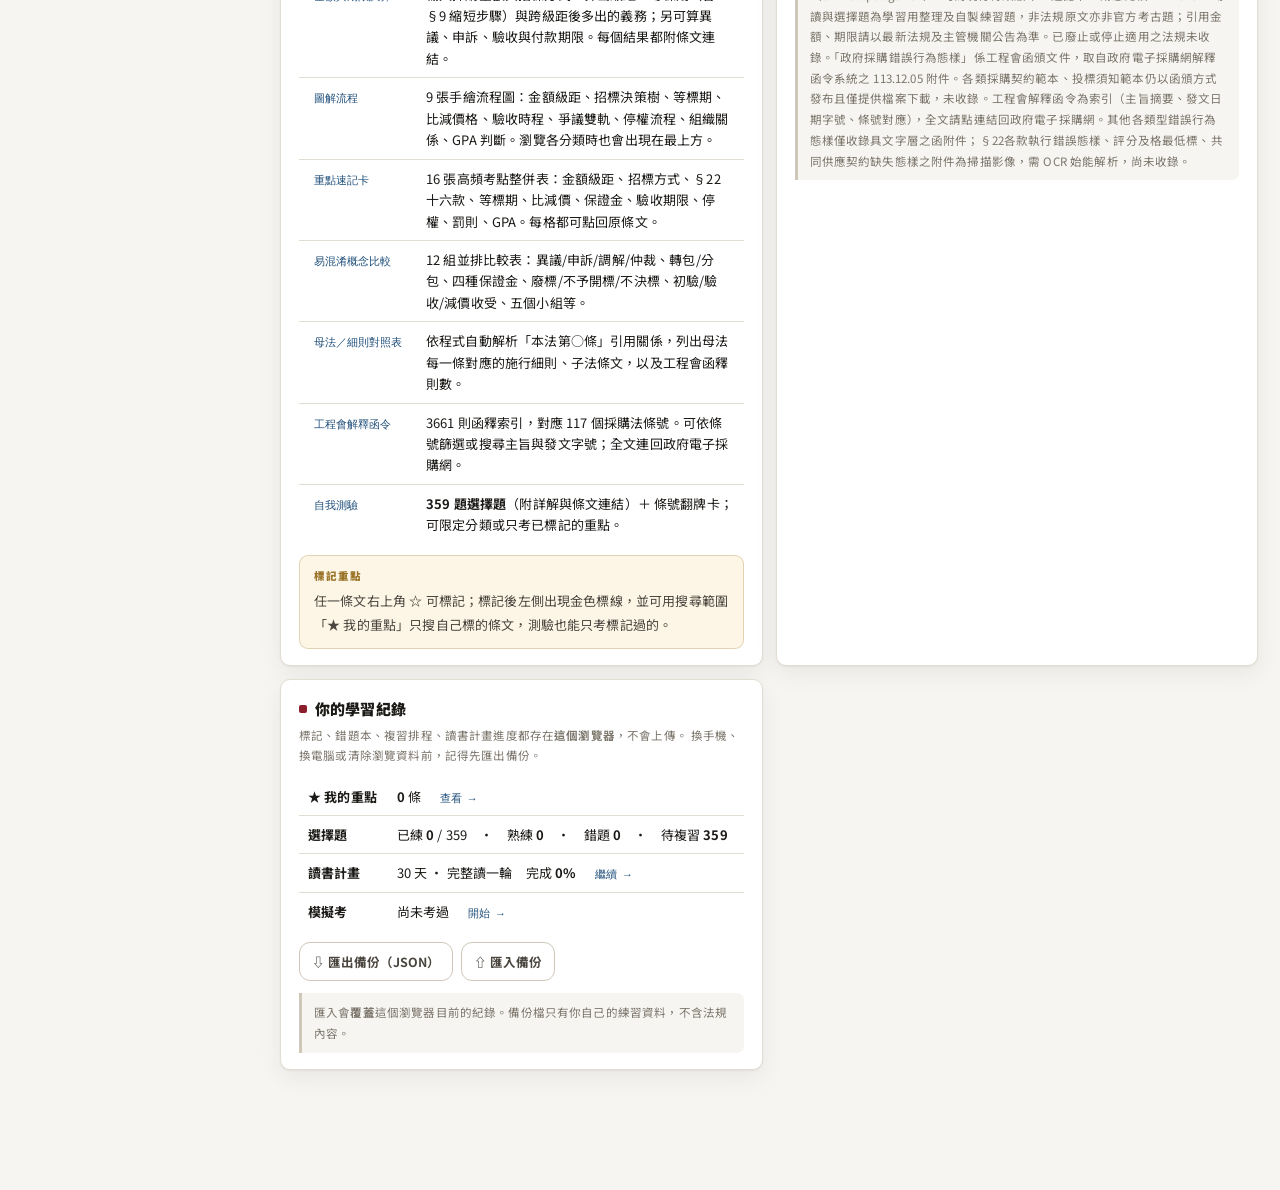
==== commit 43799ad7: "新增讀書計畫、模擬考與金額期限試算，全站改用網址路由 學習功能 - 讀書計畫：30 天完整版與 7 天衝刺版，每天指定條文範圍、速記卡與   流程圖，並只出當天那一段的題目 - 模擬考：30/50/8" ====
--- a/index.html
+++ b/index.html
@@ -2,8 +2,20 @@
 <html lang="zh-Hant-TW" data-theme="light">
 <head>
 <meta charset="utf-8">
-<meta name="viewport" content="width=device-width, initial-scale=1">
+<meta name="viewport" content="width=device-width, initial-scale=1, viewport-fit=cover">
 <title>政府採購法令彙編 · 學習索引網站</title>
+<meta name="description" content="政府採購法令學習索引：95 部法規 1,508 條全文檢索、3,661 則工程會函釋索引、流程圖解、速記卡、359 題間隔重複測驗與模擬考，另附金額級距與期限試算。">
+<meta name="theme-color" content="#8a1f2b" media="(prefers-color-scheme: light)">
+<meta name="theme-color" content="#14161a" media="(prefers-color-scheme: dark)">
+<meta property="og:type" content="website">
+<meta property="og:title" content="政府採購法令彙編 · 學習索引">
+<meta property="og:description" content="95 部法規 1,508 條全文檢索、3,661 則函釋索引、九張流程圖、359 題間隔重複測驗、模擬考與金額期限試算。">
+<meta property="og:image" content="https://yuan-5149.github.io/gov-procurement-law-index/assets/og.png">
+<meta property="og:locale" content="zh_TW">
+<meta name="twitter:card" content="summary_large_image">
+<link rel="manifest" href="manifest.webmanifest">
+<link rel="icon" href="assets/icon-192.png" sizes="192x192">
+<link rel="apple-touch-icon" href="assets/icon-192.png">
 <link rel="preconnect" href="https://fonts.googleapis.com">
 <link rel="preconnect" href="https://fonts.gstatic.com" crossorigin>
 <link rel="stylesheet" href="https://fonts.googleapis.com/css2?family=Noto+Sans+TC:wght@400;500;700;900&family=Noto+Serif+TC:wght@400;600;700&display=swap" media="print" onload="this.media='all'">
@@ -336,6 +348,127 @@
 @media(max-width:760px){.journey-grid{grid-template-columns:1fr}.journey-route{grid-template-columns:repeat(3,1fr)}.journey-hero{padding:24px}.station-body{padding:18px}}
 @media print{.journey-hero{background:white;color:black}.journey-hero p,.journey-hero small{color:black}.journey-grid{display:block}.journey-station{break-inside:avoid;margin:16px 0}.station-actions,.station-body label{display:none}}
 
+/* ========== 手機版 top bar：搜尋框獨佔一行 ========== */
+.topbtns{display:flex;gap:8px;align-items:center;flex:0 0 auto}
+@media(max-width:760px){
+  .topin{flex-wrap:wrap;row-gap:8px}
+  .mobtoggle{order:1}
+  .topbtns{order:2;margin-left:auto}
+  .searchbox{order:3;flex:1 0 100%}
+  .searchbox input{font-size:16px}
+  .tbtn{padding:9px 10px;font-size:12px}
+  .scoperow{gap:5px;margin-top:8px}
+  .chip{padding:5px 10px}
+  /* 手機上長 chip 列改成單行橫捲，不再佔掉半個畫面 */
+  .chiprow-scroll{flex-wrap:nowrap}
+  .chiprow-scroll .lbl{position:sticky;left:0;background:var(--bg);padding-right:4px;z-index:1;white-space:nowrap}
+}
+@media(max-width:400px){.tbtn{padding:8px 7px;font-size:11.5px}}
+
+/* 長 chip 列在手機上改單行橫捲，不佔掉半個畫面 */
+.chiprow-scroll{display:flex;gap:6px;align-items:center;overflow-x:auto;padding-bottom:4px;
+  scrollbar-width:thin;-webkit-overflow-scrolling:touch}
+.chiprow-scroll::-webkit-scrollbar{height:5px}
+.chiprow-scroll .chip{white-space:nowrap;flex:0 0 auto}
+
+/* ========== 共用小元件 ========== */
+a.xref{color:var(--blue);border-bottom:1px dashed color-mix(in srgb,var(--blue) 45%,transparent);
+  cursor:pointer;text-decoration:none}
+a.xref:hover{background:var(--blue-soft)}
+a.xref:focus-visible{outline:2px solid var(--blue);outline-offset:2px;border-radius:3px}
+.toolgrid{display:grid;grid-template-columns:repeat(auto-fit,minmax(228px,1fr));gap:14px;margin:18px 0}
+.toolcard{background:var(--panel);border:1px solid var(--line);border-radius:var(--radius);padding:16px 18px;
+  text-align:left;width:100%;transition:.15s}
+.toolcard:hover{border-color:var(--accent);box-shadow:var(--shadow)}
+.toolcard h4{margin:0 0 6px;font-size:14.5px;font-weight:900}
+.toolcard p{margin:0;font-size:12.5px;color:var(--ink3);line-height:1.75}
+.notice{background:var(--gold-soft);border:1px solid color-mix(in srgb,var(--gold) 34%,transparent);
+  border-radius:var(--radius);padding:11px 14px;font-size:12.5px;color:var(--ink2);line-height:1.8;margin:14px 0}
+.notice b{color:var(--gold)}
+
+/* ========== 讀書計畫 ========== */
+.planhead{display:flex;gap:16px;align-items:center;flex-wrap:wrap;margin-bottom:6px}
+.planring{--p:0;width:74px;height:74px;flex:0 0 74px;border-radius:50%;display:grid;place-items:center;
+  background:conic-gradient(var(--accent) calc(var(--p)*1%),var(--line) 0)}
+.planring i{width:58px;height:58px;border-radius:50%;background:var(--bg);display:grid;place-items:center;
+  font:900 15px var(--sans);font-style:normal;color:var(--accent)}
+.plandays{display:grid;grid-template-columns:repeat(auto-fill,minmax(258px,1fr));gap:11px;margin-top:16px}
+.planday{background:var(--panel);border:1px solid var(--line);border-left:4px solid var(--line2);
+  border-radius:var(--radius);padding:13px 15px;transition:.15s}
+.planday.done{border-left-color:var(--gold);background:color-mix(in srgb,var(--gold-soft) 55%,var(--panel))}
+.planday.next{border-left-color:var(--accent);box-shadow:var(--shadow)}
+.planday .dn{font:900 11px var(--mono);color:var(--ink3);letter-spacing:.1em}
+.planday h4{margin:3px 0 7px;font-size:14.5px;font-weight:800;line-height:1.5}
+.planday .pitems{display:flex;flex-direction:column;gap:5px;font-size:12.5px;color:var(--ink2)}
+.planday .pitems b{color:var(--accent);font-weight:700}
+.planday .pacts{display:flex;gap:6px;flex-wrap:wrap;margin-top:10px}
+.planday label{display:flex;gap:6px;align-items:center;font-size:12px;color:var(--ink3);margin-top:9px;cursor:pointer}
+.planpick{display:flex;gap:8px;flex-wrap:wrap;margin:0 0 14px;align-items:center}
+
+/* ========== 模擬考 ========== */
+.examsetup{display:grid;grid-template-columns:repeat(auto-fit,minmax(196px,1fr));gap:14px;margin:16px 0 20px}
+.examfield{background:var(--panel);border:1px solid var(--line);border-radius:var(--radius);padding:14px 16px}
+.examfield .lb{font-size:11px;font-weight:700;letter-spacing:.1em;color:var(--ink3);margin-bottom:9px}
+.examfield .chips{display:flex;gap:6px;flex-wrap:wrap}
+.exambar{position:sticky;top:100px;z-index:20;display:flex;gap:12px;align-items:center;flex-wrap:wrap;
+  background:var(--panel);border:1px solid var(--line2);border-radius:var(--radius);padding:10px 14px;
+  margin-bottom:16px;box-shadow:var(--shadow)}
+.examclock{font:900 19px var(--mono);color:var(--accent);letter-spacing:.04em}
+.examclock.warn{color:#c0392b}
+.examnav{display:flex;gap:4px;flex-wrap:wrap}
+.qdot{width:27px;height:27px;border-radius:7px;border:1px solid var(--line2);font:700 11px var(--mono);
+  color:var(--ink3);background:var(--bg)}
+.qdot.ans{background:var(--blue-soft);border-color:var(--blue);color:var(--blue)}
+.qdot.flag{background:var(--gold-soft);border-color:var(--gold);color:var(--gold)}
+.qdot.cur{outline:2px solid var(--accent);outline-offset:1px}
+.examdone{background:var(--panel);border:1px solid var(--line);border-radius:var(--radius);padding:22px;margin-bottom:18px}
+.examscore{font:900 46px var(--sans);color:var(--accent);line-height:1.1}
+.examscore small{font-size:15px;color:var(--ink3);font-weight:700}
+.catbars{display:flex;flex-direction:column;gap:9px;margin:18px 0 4px}
+.catbar{display:grid;grid-template-columns:132px 1fr 60px;gap:10px;align-items:center;font-size:12.5px}
+.catbar .tr{height:9px;border-radius:5px;background:var(--line);overflow:hidden}
+.catbar .tr i{display:block;height:100%;background:#2e7d5b;border-radius:5px}
+.catbar.weak .tr i{background:#c0392b}
+.exq{background:var(--panel);border:1px solid var(--line);border-radius:var(--radius);padding:15px 17px;margin-bottom:10px}
+.exq.bad{border-left:4px solid #c0392b}
+.exq.good{border-left:4px solid #2e7d5b}
+.exhist{display:flex;gap:8px;flex-wrap:wrap;margin-top:10px}
+.exhist span{font-size:11.5px;font-family:var(--mono);border:1px solid var(--line2);border-radius:999px;padding:3px 10px;color:var(--ink3)}
+@media(max-width:760px){.exambar{position:static}.catbar{grid-template-columns:92px 1fr 48px}}
+
+/* ========== 試算器 ========== */
+.calcwrap{display:grid;grid-template-columns:minmax(0,332px) minmax(0,1fr);gap:20px;align-items:start}
+@media(max-width:900px){.calcwrap{grid-template-columns:1fr}}
+.calcform{background:var(--panel);border:1px solid var(--line);border-radius:var(--radius);padding:18px;
+  position:sticky;top:116px}
+@media(max-width:900px){.calcform{position:static}}
+.calcform label{display:block;font-size:11.5px;font-weight:700;letter-spacing:.08em;color:var(--ink3);margin:14px 0 6px}
+.calcform label.first{margin-top:0}
+.calcform input,.calcform select{width:100%;padding:10px 12px;border:1.5px solid var(--line2);border-radius:8px;
+  background:var(--bg2);color:var(--ink);font-size:16px;font-family:var(--sans);outline:none}
+.calcform input:focus,.calcform select:focus{border-color:var(--accent)}
+.calcform .row{display:flex;gap:6px;flex-wrap:wrap;margin-top:7px}
+.calcform .hintamt{font-size:11.5px;color:var(--ink3);margin-top:5px;min-height:1.4em}
+.res{background:var(--panel);border:1px solid var(--line);border-radius:var(--radius);padding:16px 18px;margin-bottom:12px}
+.res h4{margin:0 0 5px;font-size:11.5px;letter-spacing:.1em;color:var(--ink3);font-weight:700}
+.res .big{font:900 21px var(--sans);color:var(--accent);line-height:1.5}
+.res .big small{font-size:13px;color:var(--ink2);font-weight:700}
+.res ul{margin:9px 0 0;padding-left:18px;font-size:13px;line-height:1.95;color:var(--ink2)}
+.res .src{margin-top:11px;display:flex;gap:6px;flex-wrap:wrap}
+.steps{counter-reset:s;margin:10px 0 0;padding:0;list-style:none;font-size:13px;line-height:1.9}
+.steps li{position:relative;padding-left:26px;margin-bottom:5px;color:var(--ink2)}
+.steps li::before{counter-increment:s;content:counter(s);position:absolute;left:0;top:.3em;width:18px;height:18px;
+  border-radius:50%;background:var(--accent-soft);color:var(--accent);font:700 10px/18px var(--mono);text-align:center}
+
+/* ========== 學習紀錄備份 ========== */
+.backup{display:flex;gap:8px;flex-wrap:wrap;align-items:center;margin-top:12px}
+.backup input[type=file]{display:none}
+.ltloading{text-align:center;color:var(--ink3);font-size:13px;padding:40px 0}
+.card.flash{border-color:var(--accent);box-shadow:0 0 0 3px var(--accent-soft)}
+.opt.sel{border-color:var(--accent);background:var(--accent-soft)}
+.opt.sel .lt{background:var(--accent);border-color:var(--accent);color:#fff}
+@media print{.exambar,.examnav,.fcbar,.toolgrid,.backup{display:none!important}}
+
 </style>
 <link rel="stylesheet" href="editorial.css">
 </head>
@@ -359,10 +492,13 @@
             placeholder="搜尋條文關鍵字，或輸入「50」「第50條」直接跳條號…">
           <span class="kbd"><b>Ctrl</b><b>K</b></span>
         </div>
-        <button class="tbtn" id="btnDg" title="圖解流程">圖解</button>
-        <button class="tbtn" id="btnMemo" title="速記卡">速記</button>
-        <button class="tbtn" id="btnQuiz" title="自我測驗">測驗</button>
-        <button class="tbtn" id="btnTheme" title="切換深淺色">◐</button>
+        <div class="topbtns">
+          <button class="tbtn" id="btnDg" title="圖解流程">圖解</button>
+          <button class="tbtn" id="btnMemo" title="速記卡">速記</button>
+          <button class="tbtn" id="btnQuiz" title="自我測驗">測驗</button>
+          <button class="tbtn" id="btnCalc" title="金額與期限試算">試算</button>
+          <button class="tbtn" id="btnTheme" title="切換深淺色">◐</button>
+        </div>
       </div>
       <div class="scoperow" id="scoperow">
         <span class="lbl">範圍</span>
@@ -383,7 +519,7 @@
   <button class="fab" id="fabPrint" title="列印本頁">⎙</button>
 </div>
 
-<script src="data.js?v=e76ca578"></script>
-<script src="app.js?v=7b842ce6"></script>
+<script src="data.js?v=b0b56ebd"></script>
+<script src="app.js?v=ef41f895"></script>
 </body>
 </html>
